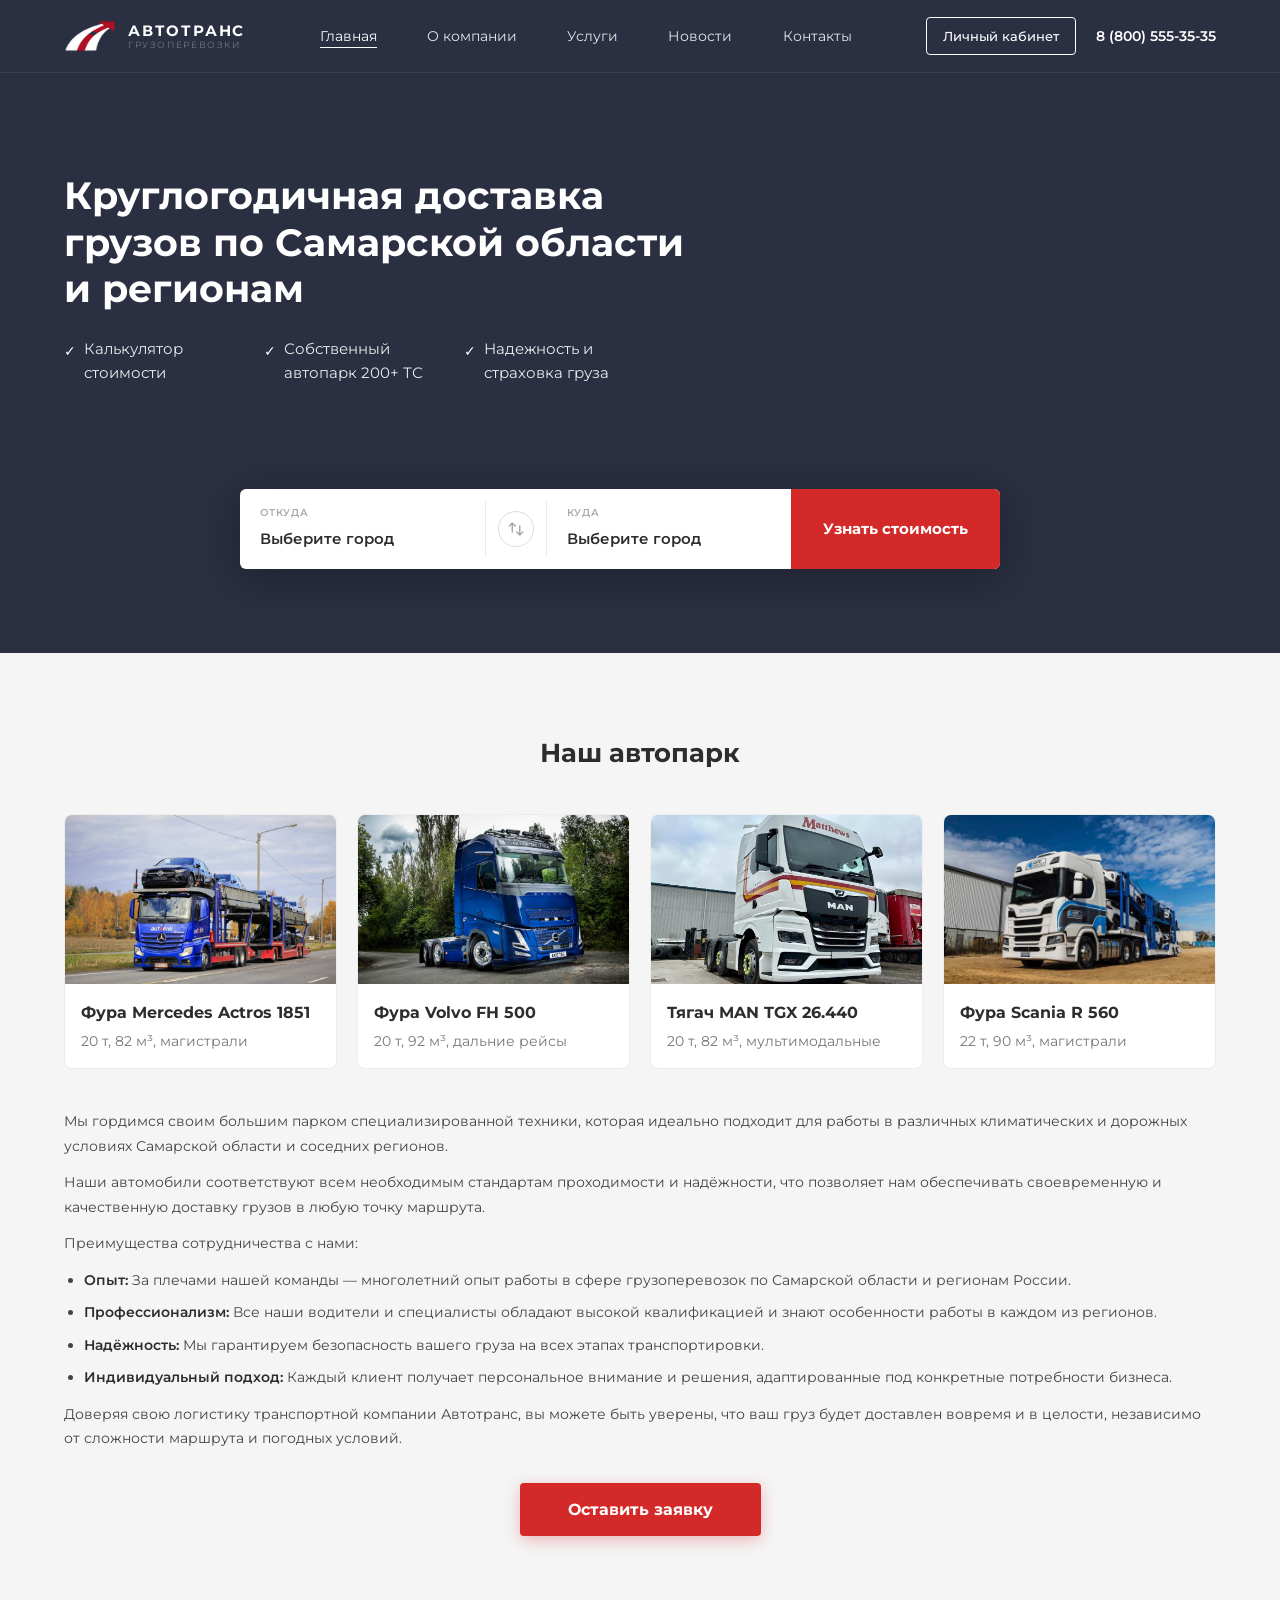
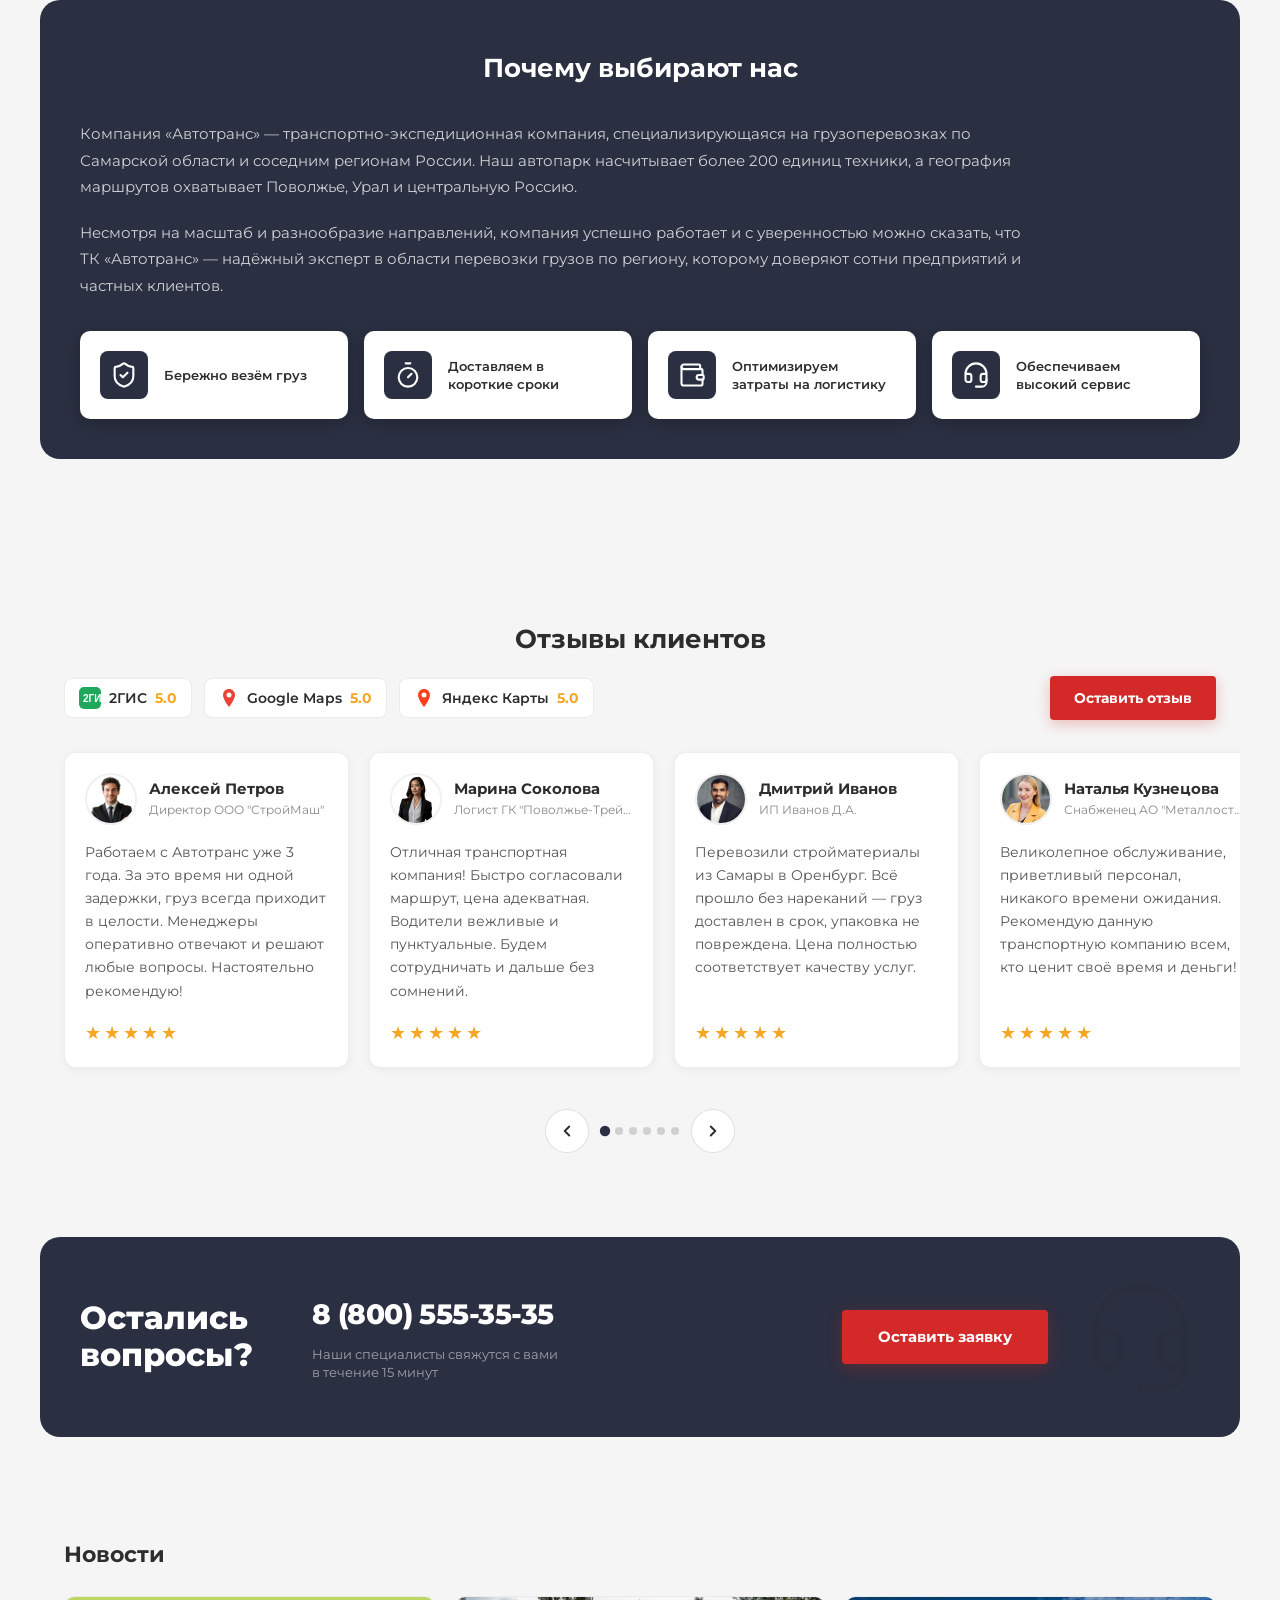
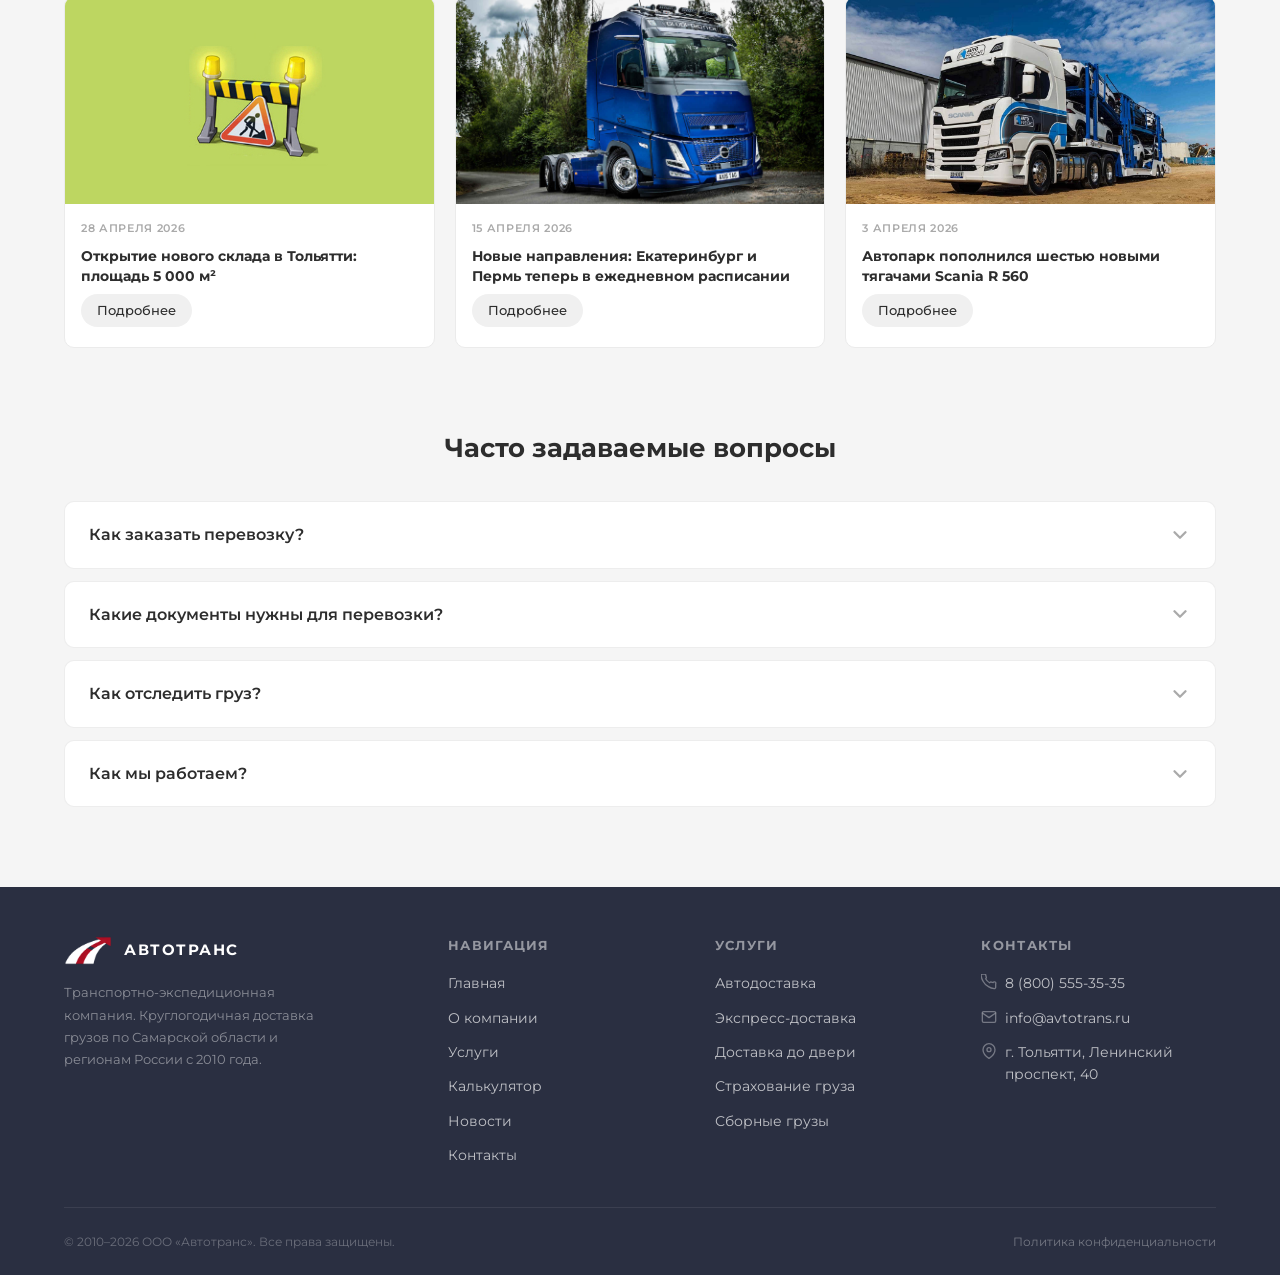
==== index.html @ 7fefe0c7 "Initial commit: Autotrans website (frontend mockup)" ====
<!DOCTYPE html>
<html lang="ru">
<head>
  <meta charset="UTF-8">
  <meta name="viewport" content="width=device-width, initial-scale=1.0">
  <meta name="description" content="Автотранс — грузоперевозки по Самарской области и Поволжью: собственный автопарк, онлайн-расчёт стоимости, доставка от одного дня.">
  <title>Автотранс — Доставка грузов по Самарской области</title>
  <link rel="preconnect" href="https://fonts.googleapis.com">
  <link rel="preconnect" href="https://fonts.gstatic.com" crossorigin>
  <link href="https://fonts.googleapis.com/css2?family=Montserrat:wght@300;400;500;600;700;800&display=swap" rel="stylesheet">
    <link rel="stylesheet" href="style.css">
  <link rel="icon" type="image/png" sizes="64x64" href="assets/logo/favicon-64.png">
  <link rel="apple-touch-icon" href="assets/logo/apple-touch-icon.png">
  <meta name="theme-color" content="#2A2F41">
</head>
<body>
  <header class="header" id="header">
    <div class="header__container">
      <a href="index.html" class="header__logo" aria-label="Автотранс — на главную">
        <img src="assets/logo/autotrans-mark-light.png" alt="" class="header__logo-icon" width="52" height="32">
        <div class="header__logo-text">
          <span class="header__logo-name">АВТОТРАНС</span>
          <span class="header__logo-slogan">Грузоперевозки</span>
        </div>
      </a>
      <nav class="header__nav" aria-label="Основная навигация">
        <ul class="header__nav-list">
          <li><a href="index.html" class="header__nav-link header__nav-link--active">Главная</a></li>
          <li><a href="about.html" class="header__nav-link">О компании</a></li>
          <li><a href="services.html" class="header__nav-link">Услуги</a></li>
          <li><a href="news.html" class="header__nav-link">Новости</a></li>
          <li><a href="contacts.html" class="header__nav-link">Контакты</a></li>
        </ul>
      </nav>
      <div class="header__actions">
        <a href="login-register.html" class="header__btn-cabinet">Личный кабинет</a>
        <a href="tel:88005553535" class="header__phone">8 (800) 555-35-35</a>
      </div>
      <button class="header__burger" id="headerBurger" aria-label="Открыть меню" aria-expanded="false">
        <span></span><span></span><span></span>
      </button>
    </div>

    <div class="header__mobile-menu" id="mobileMenu" role="dialog" aria-label="Мобильное меню">
      <nav aria-label="Мобильная навигация">
        <ul class="header__nav-list">
          <li><a href="index.html" class="header__nav-link header__nav-link--active">Главная</a></li>
          <li><a href="about.html" class="header__nav-link">О компании</a></li>
          <li><a href="services.html" class="header__nav-link">Услуги</a></li>
          <li><a href="news.html" class="header__nav-link">Новости</a></li>
          <li><a href="contacts.html" class="header__nav-link">Контакты</a></li>
        </ul>
      </nav>
      <div class="header__mobile-bottom">
        <a href="login-register.html" class="header__btn-cabinet">Личный кабинет</a>
        <a href="tel:88005553535" class="header__phone">8 (800) 555-35-35</a>
      </div>
    </div>
  </header>

  
  <section class="hero" aria-label="Главный экран">
    <div class="hero__overlay" aria-hidden="true"></div>

    <div class="hero__container">
      <div class="hero__content">

        
        <h1 class="hero__title">
          Круглогодичная доставка грузов по Самарской области и регионам
        </h1>

        
        <ul class="hero__features">
          <li class="hero__feature">
            <span class="hero__feature-check" aria-hidden="true">✓</span>
            <span>Калькулятор стоимости</span>
          </li>
          <li class="hero__feature">
            <span class="hero__feature-check" aria-hidden="true">✓</span>
            <span>Собственный автопарк 200+ ТС</span>
          </li>
          <li class="hero__feature">
            <span class="hero__feature-check" aria-hidden="true">✓</span>
            <span>Надежность и страховка груза</span>
          </li>
        </ul>

      </div>

      
      <div class="hero__calc-wrap">
        <form class="hero__calc" id="calcForm" novalidate>

          
          <div class="hero__calc-field">
            <label class="hero__calc-label" for="cityFrom">Откуда</label>
            <select class="hero__calc-select" id="cityFrom" name="from" aria-label="Город отправления">
              <option value="" disabled selected>Выберите город</option>
              <optgroup label="— Самарская область —">
                <option value="Самара">Самара</option>
                <option value="Тольятти">Тольятти</option>
                <option value="Сызрань">Сызрань</option>
                <option value="Новокуйбышевск">Новокуйбышевск</option>
                <option value="Чапаевск">Чапаевск</option>
                <option value="Жигулёвск">Жигулёвск</option>
                <option value="Отрадный">Отрадный</option>
                <option value="Кинель">Кинель</option>
                <option value="Похвистнево">Похвистнево</option>
                <option value="Нефтегорск">Нефтегорск</option>
                <option value="Октябрьск">Октябрьск</option>
                <option value="Кинель-Черкассы">Кинель-Черкассы</option>
                <option value="Безенчук">Безенчук</option>
                <option value="Богатое">Богатое</option>
                <option value="Борское">Борское</option>
                <option value="Большая Глушица">Большая Глушица</option>
                <option value="Исаклы">Исаклы</option>
              </optgroup>
              <optgroup label="— Ульяновская область —">
                <option value="Ульяновск">Ульяновск</option>
                <option value="Димитровград">Димитровград</option>
                <option value="Инза">Инза</option>
                <option value="Барыш">Барыш</option>
                <option value="Сенгилей">Сенгилей</option>
              </optgroup>
              <optgroup label="— Саратовская область —">
                <option value="Саратов">Саратов</option>
                <option value="Энгельс">Энгельс</option>
                <option value="Балаково">Балаково</option>
                <option value="Вольск">Вольск</option>
                <option value="Пугачёв">Пугачёв</option>
                <option value="Маркс">Маркс</option>
              </optgroup>
              <optgroup label="— Оренбургская область —">
                <option value="Оренбург">Оренбург</option>
                <option value="Орск">Орск</option>
                <option value="Новотроицк">Новотроицк</option>
                <option value="Бузулук">Бузулук</option>
                <option value="Бугуруслан">Бугуруслан</option>
              </optgroup>
              <optgroup label="— Республика Татарстан —">
                <option value="Казань">Казань</option>
                <option value="Набережные Челны">Набережные Челны</option>
                <option value="Альметьевск">Альметьевск</option>
                <option value="Нижнекамск">Нижнекамск</option>
                <option value="Чистополь">Чистополь</option>
                <option value="Бугульма">Бугульма</option>
                <option value="Елабуга">Елабуга</option>
                <option value="Лениногорск">Лениногорск</option>
              </optgroup>
              <optgroup label="— Республика Башкортостан —">
                <option value="Уфа">Уфа</option>
                <option value="Стерлитамак">Стерлитамак</option>
                <option value="Салават">Салават</option>
                <option value="Нефтекамск">Нефтекамск</option>
                <option value="Октябрьский">Октябрьский</option>
                <option value="Белебей">Белебей</option>
              </optgroup>
              <optgroup label="— Пензенская область —">
                <option value="Пенза">Пенза</option>
                <option value="Кузнецк">Кузнецк</option>
                <option value="Заречный">Заречный</option>
                <option value="Нижний Ломов">Нижний Ломов</option>
              </optgroup>
              <optgroup label="— Республика Мордовия —">
                <option value="Саранск">Саранск</option>
                <option value="Рузаевка">Рузаевка</option>
                <option value="Ковылкино">Ковылкино</option>
              </optgroup>
            </select>
          </div>

          <div class="hero__calc-sep" aria-hidden="true"></div>

          
          <div class="hero__calc-swap-wrap">
            <button type="button" class="hero__calc-swap" id="swapCities" aria-label="Поменять города местами">
              <svg width="18" height="18" viewBox="0 0 24 24" fill="none" stroke="currentColor" stroke-width="2" stroke-linecap="round" stroke-linejoin="round" aria-hidden="true">
                <path d="M7 16V4m0 0L3 8m4-4l4 4"/>
                <path d="M17 8v12m0 0l4-4m-4 4l-4-4"/>
              </svg>
            </button>
          </div>

          <div class="hero__calc-sep" aria-hidden="true"></div>

          
          <div class="hero__calc-field">
            <label class="hero__calc-label" for="cityTo">Куда</label>
            <select class="hero__calc-select" id="cityTo" name="to" aria-label="Город назначения">
              <option value="" disabled selected>Выберите город</option>
              <optgroup label="— Самарская область —">
                <option value="Самара">Самара</option>
                <option value="Тольятти">Тольятти</option>
                <option value="Сызрань">Сызрань</option>
                <option value="Новокуйбышевск">Новокуйбышевск</option>
                <option value="Чапаевск">Чапаевск</option>
                <option value="Жигулёвск">Жигулёвск</option>
                <option value="Отрадный">Отрадный</option>
                <option value="Кинель">Кинель</option>
                <option value="Похвистнево">Похвистнево</option>
                <option value="Нефтегорск">Нефтегорск</option>
                <option value="Октябрьск">Октябрьск</option>
                <option value="Кинель-Черкассы">Кинель-Черкассы</option>
                <option value="Безенчук">Безенчук</option>
                <option value="Богатое">Богатое</option>
                <option value="Борское">Борское</option>
                <option value="Большая Глушица">Большая Глушица</option>
                <option value="Исаклы">Исаклы</option>
              </optgroup>
              <optgroup label="— Ульяновская область —">
                <option value="Ульяновск">Ульяновск</option>
                <option value="Димитровград">Димитровград</option>
                <option value="Инза">Инза</option>
                <option value="Барыш">Барыш</option>
                <option value="Сенгилей">Сенгилей</option>
              </optgroup>
              <optgroup label="— Саратовская область —">
                <option value="Саратов">Саратов</option>
                <option value="Энгельс">Энгельс</option>
                <option value="Балаково">Балаково</option>
                <option value="Вольск">Вольск</option>
                <option value="Пугачёв">Пугачёв</option>
                <option value="Маркс">Маркс</option>
              </optgroup>
              <optgroup label="— Оренбургская область —">
                <option value="Оренбург">Оренбург</option>
                <option value="Орск">Орск</option>
                <option value="Новотроицк">Новотроицк</option>
                <option value="Бузулук">Бузулук</option>
                <option value="Бугуруслан">Бугуруслан</option>
              </optgroup>
              <optgroup label="— Республика Татарстан —">
                <option value="Казань">Казань</option>
                <option value="Набережные Челны">Набережные Челны</option>
                <option value="Альметьевск">Альметьевск</option>
                <option value="Нижнекамск">Нижнекамск</option>
                <option value="Чистополь">Чистополь</option>
                <option value="Бугульма">Бугульма</option>
                <option value="Елабуга">Елабуга</option>
                <option value="Лениногорск">Лениногорск</option>
              </optgroup>
              <optgroup label="— Республика Башкортостан —">
                <option value="Уфа">Уфа</option>
                <option value="Стерлитамак">Стерлитамак</option>
                <option value="Салават">Салават</option>
                <option value="Нефтекамск">Нефтекамск</option>
                <option value="Октябрьский">Октябрьский</option>
                <option value="Белебей">Белебей</option>
              </optgroup>
              <optgroup label="— Пензенская область —">
                <option value="Пенза">Пенза</option>
                <option value="Кузнецк">Кузнецк</option>
                <option value="Заречный">Заречный</option>
                <option value="Нижний Ломов">Нижний Ломов</option>
              </optgroup>
              <optgroup label="— Республика Мордовия —">
                <option value="Саранск">Саранск</option>
                <option value="Рузаевка">Рузаевка</option>
                <option value="Ковылкино">Ковылкино</option>
              </optgroup>
            </select>
          </div>

          
          <button type="submit" class="hero__calc-btn">Узнать стоимость</button>

        </form>
      </div>
    </div>
  </section>

<!-- Icons: Lucide (https://lucide.dev), ISC License -->
<main>
  
  <section class="fleet" aria-labelledby="fleetTitle">
    <div class="fleet__container">
      <h2 class="fleet__title reveal" id="fleetTitle">Наш автопарк</h2>

      <div class="fleet__grid">

        
        <article class="fleet__card reveal reveal-d1">
          <div class="fleet__card-img-wrap">
            <img
              src="assets/photos/fleet-mercedes.jpg"
              alt="Фура Mercedes Actros 1851"
              class="fleet__card-img"
              width="400" height="250"
              loading="lazy"
              decoding="async"
            >
          </div>
          <div class="fleet__card-body">
            <h3 class="fleet__card-title">Фура Mercedes Actros 1851</h3>
            <p class="fleet__card-specs">20&nbsp;т, 82&nbsp;м³, магистрали</p>
          </div>
        </article>

        
        <article class="fleet__card reveal reveal-d2">
          <div class="fleet__card-img-wrap">
            <img
              src="assets/photos/fleet-volvo.jpg"
              alt="Фура Volvo FH 500"
              class="fleet__card-img"
              width="400" height="250"
              loading="lazy"
              decoding="async"
            >
          </div>
          <div class="fleet__card-body">
            <h3 class="fleet__card-title">Фура Volvo FH 500</h3>
            <p class="fleet__card-specs">20&nbsp;т, 92&nbsp;м³, дальние рейсы</p>
          </div>
        </article>

        
        <article class="fleet__card reveal reveal-d3">
          <div class="fleet__card-img-wrap">
            <img
              src="assets/photos/fleet-man.jpg"
              alt="Тягач MAN TGX 26.440"
              class="fleet__card-img"
              width="400" height="250"
              loading="lazy"
              decoding="async"
            >
          </div>
          <div class="fleet__card-body">
            <h3 class="fleet__card-title">Тягач MAN TGX 26.440</h3>
            <p class="fleet__card-specs">20&nbsp;т, 82&nbsp;м³, мультимодальные</p>
          </div>
        </article>

        
        <article class="fleet__card reveal reveal-d4">
          <div class="fleet__card-img-wrap">
            <img
              src="assets/photos/fleet-scania.jpg"
              alt="Фура Scania R 560"
              class="fleet__card-img"
              width="400" height="250"
              loading="lazy"
              decoding="async"
            >
          </div>
          <div class="fleet__card-body">
            <h3 class="fleet__card-title">Фура Scania R&nbsp;560</h3>
            <p class="fleet__card-specs">22&nbsp;т, 90&nbsp;м³, магистрали</p>
          </div>
        </article>

      </div>

      
      <div class="fleet__desc reveal">
        <p>Мы гордимся своим большим парком специализированной техники, которая идеально подходит для работы в различных климатических и дорожных условиях Самарской области и соседних регионов.</p>
        <p>Наши автомобили соответствуют всем необходимым стандартам проходимости и надёжности, что позволяет нам обеспечивать своевременную и качественную доставку грузов в любую точку маршрута.</p>
        <p>Преимущества сотрудничества с нами:</p>
        <ul>
          <li><strong>Опыт:</strong> За плечами нашей команды — многолетний опыт работы в сфере грузоперевозок по Самарской области и регионам России.</li>
          <li><strong>Профессионализм:</strong> Все наши водители и специалисты обладают высокой квалификацией и знают особенности работы в каждом из регионов.</li>
          <li><strong>Надёжность:</strong> Мы гарантируем безопасность вашего груза на всех этапах транспортировки.</li>
          <li><strong>Индивидуальный подход:</strong> Каждый клиент получает персональное внимание и решения, адаптированные под конкретные потребности бизнеса.</li>
        </ul>
        <p>Доверяя свою логистику транспортной компании Автотранс, вы можете быть уверены, что ваш груз будет доставлен вовремя и в целости, независимо от сложности маршрута и погодных условий.</p>
      </div>

      
      <div class="fleet__cta reveal">
        <button class="fleet__btn" id="openModal" type="button">Оставить заявку</button>
      </div>

    </div>
  </section>

  
  <section class="why" aria-labelledby="whyTitle">
    <div class="why__inner">
      <h2 class="why__title reveal" id="whyTitle">Почему выбирают нас</h2>

      <p class="why__text reveal reveal-d1">
        Компания «Автотранс» — транспортно-экспедиционная компания, специализирующаяся на грузоперевозках по Самарской области и соседним регионам России. Наш автопарк насчитывает более 200 единиц техники, а география маршрутов охватывает Поволжье, Урал и центральную Россию.
      </p>
      <p class="why__text reveal reveal-d2">
        Несмотря на масштаб и разнообразие направлений, компания успешно работает и с уверенностью можно сказать, что ТК «Автотранс» — надёжный эксперт в области перевозки грузов по региону, которому доверяют сотни предприятий и частных клиентов.
      </p>

      <div class="why__cards">

        <div class="why__card reveal reveal-d1">
          <svg class="why__card-icon" viewBox="0 0 24 24" fill="none" stroke="currentColor" stroke-width="1.8" stroke-linecap="round" stroke-linejoin="round" aria-hidden="true"><path d="M20 13c0 5-3.5 7.5-7.66 8.95a1 1 0 0 1-.67-.01C7.5 20.5 4 18 4 13V6a1 1 0 0 1 1-1c2 0 4.5-1.2 6.24-2.72a1.17 1.17 0 0 1 1.52 0C14.51 3.81 17 5 19 5a1 1 0 0 1 1 1z"/><path d="m9 12 2 2 4-4"/></svg>
          <span class="why__card-text">Бережно везём груз</span>
        </div>

        <div class="why__card reveal reveal-d2">
          <svg class="why__card-icon" viewBox="0 0 24 24" fill="none" stroke="currentColor" stroke-width="1.8" stroke-linecap="round" stroke-linejoin="round" aria-hidden="true"><line x1="10" x2="14" y1="2" y2="2"/><line x1="12" x2="15" y1="14" y2="11"/><circle cx="12" cy="14" r="8"/></svg>
          <span class="why__card-text">Доставляем в короткие сроки</span>
        </div>

        <div class="why__card reveal reveal-d3">
          <svg class="why__card-icon" viewBox="0 0 24 24" fill="none" stroke="currentColor" stroke-width="1.8" stroke-linecap="round" stroke-linejoin="round" aria-hidden="true"><path d="M19 7V4a1 1 0 0 0-1-1H5a2 2 0 0 0 0 4h15a1 1 0 0 1 1 1v4h-3a2 2 0 0 0 0 4h3a1 1 0 0 0 1-1v-2a1 1 0 0 0-1-1"/><path d="M3 5v14a2 2 0 0 0 2 2h15a1 1 0 0 0 1-1v-4"/></svg>
          <span class="why__card-text">Оптимизируем затраты на логистику</span>
        </div>

        <div class="why__card reveal reveal-d4">
          <svg class="why__card-icon" viewBox="0 0 24 24" fill="none" stroke="currentColor" stroke-width="1.8" stroke-linecap="round" stroke-linejoin="round" aria-hidden="true"><path d="M3 11h3a2 2 0 0 1 2 2v3a2 2 0 0 1-2 2H5a2 2 0 0 1-2-2v-5Zm0 0a9 9 0 1 1 18 0m0 0v5a2 2 0 0 1-2 2h-1a2 2 0 0 1-2-2v-3a2 2 0 0 1 2-2h3Z"/><path d="M21 16v2a4 4 0 0 1-4 4h-5"/></svg>
          <span class="why__card-text">Обеспечиваем высокий сервис</span>
        </div>

      </div>
    </div>
  </section>
</main>
  
  <section class="reviews" aria-labelledby="reviewsTitle">
    <div class="reviews__container">

      <h2 class="reviews__title reveal" id="reviewsTitle">Отзывы клиентов</h2>

      <div class="reviews__header reveal">
        
        <div class="reviews__meta">
          <a href="https://2gis.ru/tolyatti/search/Автотранс" target="_blank" rel="noopener noreferrer" class="reviews__badge" aria-label="2ГИС — рейтинг 5.0">
            <svg width="22" height="22" viewBox="0 0 22 22" fill="none" aria-hidden="true">
              <rect width="22" height="22" rx="5" fill="#1FA85C"/>
              <text x="4" y="15" font-size="10" font-weight="800" fill="white" font-family="sans-serif">2ГИС</text>
            </svg>
            <span>2ГИС</span>
            <span class="reviews__badge-score">5.0</span>
          </a>
          <a href="https://www.google.com/maps/search/Автотранс+Тольятти" target="_blank" rel="noopener noreferrer" class="reviews__badge" aria-label="Google Maps — рейтинг 5.0">
            <svg width="20" height="20" viewBox="0 0 20 20" fill="none" aria-hidden="true">
              <path d="M10 1C6.68 1 4 3.68 4 7c0 4.5 6 12 6 12s6-7.5 6-12c0-3.32-2.68-6-6-6z" fill="#EA4335"/>
              <circle cx="10" cy="7" r="2.5" fill="white"/>
            </svg>
            <span>Google Maps</span>
            <span class="reviews__badge-score">5.0</span>
          </a>
          <a href="https://yandex.ru/maps/?text=Автотранс%20Тольятти" target="_blank" rel="noopener noreferrer" class="reviews__badge" aria-label="Яндекс Карты — рейтинг 5.0">
            <svg width="20" height="20" viewBox="0 0 20 20" fill="none" aria-hidden="true">
              <path d="M10 1C6.68 1 4 3.68 4 7c0 4.5 6 12 6 12s6-7.5 6-12c0-3.32-2.68-6-6-6z" fill="#FC3F1D"/>
              <circle cx="10" cy="7" r="2.5" fill="white"/>
            </svg>
            <span>Яндекс Карты</span>
            <span class="reviews__badge-score">5.0</span>
          </a>
        </div>

        
        <div class="reviews__leave-wrap">
          <button class="reviews__leave-btn" id="leaveReviewBtn" type="button">Оставить отзыв</button>
          <div class="reviews__dropdown" id="leaveReviewDropdown" role="menu">
            <a href="https://yandex.ru/maps/?text=Автотранс%20Тольятти" target="_blank" rel="noopener noreferrer" role="menuitem">
              <svg width="18" height="18" viewBox="0 0 20 20" fill="none"><path d="M10 1C6.68 1 4 3.68 4 7c0 4.5 6 12 6 12s6-7.5 6-12c0-3.32-2.68-6-6-6z" fill="#EA4335"/><circle cx="10" cy="7" r="2.5" fill="white"/></svg>
              Яндекс Карты
            </a>
            <a href="https://2gis.ru/tolyatti/search/Автотранс" target="_blank" rel="noopener noreferrer" role="menuitem">
              <svg width="18" height="18" viewBox="0 0 22 22" fill="none"><rect width="22" height="22" rx="5" fill="#1FA85C"/><text x="4" y="15" font-size="10" font-weight="800" fill="white" font-family="sans-serif">2ГИС</text></svg>
              2ГИС
            </a>
          </div>
        </div>
      </div>

      
      <div class="reviews__slider reveal" id="reviewsSlider">
        <div class="reviews__track" id="reviewsTrack">
          
        <article class="review-card">
          <div class="review-card__head">
            <img src="assets/photos/avatar-alexey.jpg" alt="Алексей Петров" class="review-card__avatar" width="52" height="52" loading="lazy" decoding="async">
            <div class="review-card__info">
              <div class="review-card__name">Алексей Петров</div>
              <div class="review-card__role">Директор ООО "СтройМаш"</div>
            </div>
          </div>
          <p class="review-card__text">Работаем с Автотранс уже 3 года. За это время ни одной задержки, груз всегда приходит в целости. Менеджеры оперативно отвечают и решают любые вопросы. Настоятельно рекомендую!</p>
          <div class="review-card__stars" aria-label="Оценка 5 из 5"><span class="review-card__star" aria-hidden="true">★</span><span class="review-card__star" aria-hidden="true">★</span><span class="review-card__star" aria-hidden="true">★</span><span class="review-card__star" aria-hidden="true">★</span><span class="review-card__star" aria-hidden="true">★</span></div>
        </article>
        <article class="review-card">
          <div class="review-card__head">
            <img src="assets/photos/avatar-marina.jpg" alt="Марина Соколова" class="review-card__avatar" width="52" height="52" loading="lazy" decoding="async">
            <div class="review-card__info">
              <div class="review-card__name">Марина Соколова</div>
              <div class="review-card__role">Логист ГК "Поволжье-Трейд"</div>
            </div>
          </div>
          <p class="review-card__text">Отличная транспортная компания! Быстро согласовали маршрут, цена адекватная. Водители вежливые и пунктуальные. Будем сотрудничать и дальше без сомнений.</p>
          <div class="review-card__stars" aria-label="Оценка 5 из 5"><span class="review-card__star" aria-hidden="true">★</span><span class="review-card__star" aria-hidden="true">★</span><span class="review-card__star" aria-hidden="true">★</span><span class="review-card__star" aria-hidden="true">★</span><span class="review-card__star" aria-hidden="true">★</span></div>
        </article>
        <article class="review-card">
          <div class="review-card__head">
            <img src="assets/photos/avatar-dmitry.jpg" alt="Дмитрий Иванов" class="review-card__avatar" width="52" height="52" loading="lazy" decoding="async">
            <div class="review-card__info">
              <div class="review-card__name">Дмитрий Иванов</div>
              <div class="review-card__role">ИП Иванов Д.А.</div>
            </div>
          </div>
          <p class="review-card__text">Перевозили стройматериалы из Самары в Оренбург. Всё прошло без нареканий — груз доставлен в срок, упаковка не повреждена. Цена полностью соответствует качеству услуг.</p>
          <div class="review-card__stars" aria-label="Оценка 5 из 5"><span class="review-card__star" aria-hidden="true">★</span><span class="review-card__star" aria-hidden="true">★</span><span class="review-card__star" aria-hidden="true">★</span><span class="review-card__star" aria-hidden="true">★</span><span class="review-card__star" aria-hidden="true">★</span></div>
        </article>
        <article class="review-card">
          <div class="review-card__head">
            <img src="assets/photos/avatar-natalya.jpg" alt="Наталья Кузнецова" class="review-card__avatar" width="52" height="52" loading="lazy" decoding="async">
            <div class="review-card__info">
              <div class="review-card__name">Наталья Кузнецова</div>
              <div class="review-card__role">Снабженец АО "Металлострой"</div>
            </div>
          </div>
          <p class="review-card__text">Великолепное обслуживание, приветливый персонал, никакого времени ожидания. Рекомендую данную транспортную компанию всем, кто ценит своё время и деньги!</p>
          <div class="review-card__stars" aria-label="Оценка 5 из 5"><span class="review-card__star" aria-hidden="true">★</span><span class="review-card__star" aria-hidden="true">★</span><span class="review-card__star" aria-hidden="true">★</span><span class="review-card__star" aria-hidden="true">★</span><span class="review-card__star" aria-hidden="true">★</span></div>
        </article>
        <article class="review-card">
          <div class="review-card__head">
            <img src="assets/photos/avatar-sergey.jpg" alt="Сергей Морозов" class="review-card__avatar" width="52" height="52" loading="lazy" decoding="async">
            <div class="review-card__info">
              <div class="review-card__name">Сергей Морозов</div>
              <div class="review-card__role">Руководитель ООО "ПромТех"</div>
            </div>
          </div>
          <p class="review-card__text">Сотрудничаем с Автотранс уже полгода. Стабильно, надёжно, без сюрпризов. Особенно ценю, что всегда можно отследить, где находится груз. Отличная работа команды!</p>
          <div class="review-card__stars" aria-label="Оценка 5 из 5"><span class="review-card__star" aria-hidden="true">★</span><span class="review-card__star" aria-hidden="true">★</span><span class="review-card__star" aria-hidden="true">★</span><span class="review-card__star" aria-hidden="true">★</span><span class="review-card__star" aria-hidden="true">★</span></div>
        </article>
        <article class="review-card">
          <div class="review-card__head">
            <img src="assets/photos/avatar-elena.jpg" alt="Елена Захарова" class="review-card__avatar" width="52" height="52" loading="lazy" decoding="async">
            <div class="review-card__info">
              <div class="review-card__name">Елена Захарова</div>
              <div class="review-card__role">Менеджер по логистике "АвтоДеталь"</div>
            </div>
          </div>
          <p class="review-card__text">Перевозили партию автозапчастей. Всё закрепили и доставили в идеальном состоянии. Очень профессиональная команда, буду рекомендовать всем коллегам и партнёрам.</p>
          <div class="review-card__stars" aria-label="Оценка 5 из 5"><span class="review-card__star" aria-hidden="true">★</span><span class="review-card__star" aria-hidden="true">★</span><span class="review-card__star" aria-hidden="true">★</span><span class="review-card__star" aria-hidden="true">★</span><span class="review-card__star" aria-hidden="true">★</span></div>
        </article>
        </div>
      </div>

      
      <div class="reviews__nav reveal">
        <button class="reviews__arrow" id="reviewsPrev" aria-label="Предыдущий отзыв">
          <svg width="18" height="18" viewBox="0 0 24 24" fill="none" stroke="currentColor" stroke-width="2.5" stroke-linecap="round" stroke-linejoin="round"><path d="M15 18l-6-6 6-6"/></svg>
        </button>
        <div class="reviews__dots" role="tablist" aria-label="Навигация отзывов">
          <button class="reviews__dot  is-active" data-index="0" aria-label="Перейти к отзыву 1"></button><button class="reviews__dot" data-index="1" aria-label="Перейти к отзыву 2"></button><button class="reviews__dot" data-index="2" aria-label="Перейти к отзыву 3"></button><button class="reviews__dot" data-index="3" aria-label="Перейти к отзыву 4"></button><button class="reviews__dot" data-index="4" aria-label="Перейти к отзыву 5"></button><button class="reviews__dot" data-index="5" aria-label="Перейти к отзыву 6"></button>
        </div>
        <button class="reviews__arrow" id="reviewsNext" aria-label="Следующий отзыв">
          <svg width="18" height="18" viewBox="0 0 24 24" fill="none" stroke="currentColor" stroke-width="2.5" stroke-linecap="round" stroke-linejoin="round"><path d="M9 18l6-6-6-6"/></svg>
        </button>
      </div>

    </div>
  </section>

  
  <section class="cta-contact" aria-labelledby="ctaTitle">
    <div class="cta-contact__inner reveal">

      <h2 class="cta-contact__heading" id="ctaTitle">Остались<br>вопросы?</h2>

      <div class="cta-contact__phone-block">
        <a href="tel:88005553535" class="cta-contact__phone">8 (800) 555-35-35</a>
        <p class="cta-contact__sub">Наши специалисты свяжутся с вами<br>в течение 15 минут</p>
      </div>

      <button class="cta-contact__btn" id="openModalCta" type="button">Оставить заявку</button>

      
      <svg class="cta-contact__icon" width="120" height="120" viewBox="0 0 24 24" fill="none" stroke="currentColor" stroke-width="1.25" stroke-linecap="round" stroke-linejoin="round" aria-hidden="true">
        <path d="M3 11h3a2 2 0 0 1 2 2v3a2 2 0 0 1-2 2H5a2 2 0 0 1-2-2v-5Zm0 0a9 9 0 1 1 18 0m0 0v5a2 2 0 0 1-2 2h-1a2 2 0 0 1-2-2v-3a2 2 0 0 1 2-2h3Z"/>
        <path d="M21 16v2a4 4 0 0 1-4 4h-5"/>
      </svg>

    </div>
  </section>

  
  <section class="news" aria-labelledby="newsTitle">
    <div class="news__container">
      <h2 class="news__title reveal" id="newsTitle">Новости</h2>
      <div class="news__grid">
        
        <a href="news-detail.html" class="news-card reveal">
          <div class="news-card__img-wrap">
            <img src="assets/photos/warehouse.jpg" alt="Новый склад Автотранс в Тольятти" class="news-card__img" width="400" height="225" loading="lazy" decoding="async">
          </div>
          <div class="news-card__body">
            <span class="news-card__date">28 апреля 2026</span>
            <h3 class="news-card__heading">Открытие нового склада в Тольятти: площадь 5 000 м²</h3>
            <span class="news-card__more">Подробнее</span>
          </div>
        </a>
        <a href="news.html" class="news-card reveal">
          <div class="news-card__img-wrap">
            <img src="assets/photos/fleet-volvo.jpg" alt="Новые направления Автотранс" class="news-card__img" width="400" height="225" loading="lazy" decoding="async">
          </div>
          <div class="news-card__body">
            <span class="news-card__date">15 апреля 2026</span>
            <h3 class="news-card__heading">Новые направления: Екатеринбург и Пермь теперь в ежедневном расписании</h3>
            <span class="news-card__more">Подробнее</span>
          </div>
        </a>
        <a href="news.html" class="news-card reveal">
          <div class="news-card__img-wrap">
            <img src="assets/photos/fleet-scania.jpg" alt="Новые тягачи Scania R 560" class="news-card__img" width="400" height="225" loading="lazy" decoding="async">
          </div>
          <div class="news-card__body">
            <span class="news-card__date">3 апреля 2026</span>
            <h3 class="news-card__heading">Автопарк пополнился шестью новыми тягачами Scania R 560</h3>
            <span class="news-card__more">Подробнее</span>
          </div>
        </a>
      </div>
    </div>
  </section>

  
  <section class="faq" aria-labelledby="faqTitle">
    <div class="faq__container">
      <h2 class="faq__title reveal" id="faqTitle">Часто задаваемые вопросы</h2>
      <div class="faq__list">
        
        <div class="faq__item reveal reveal-d1">
          <button class="faq__question" aria-expanded="false">
            <span>Как заказать перевозку?</span>
            <svg class="faq__chevron" viewBox="0 0 24 24" fill="none" stroke="currentColor" stroke-width="2.5" stroke-linecap="round" stroke-linejoin="round" aria-hidden="true"><path d="M6 9l6 6 6-6"/></svg>
          </button>
          <div class="faq__answer-wrap">
            <div class="faq__answer"><p>Оформить заявку на перевозку груза можно несколькими способами:</p>
<ol>
  <li><strong>Через калькулятор на сайте</strong> — выберите город отправления и назначения, нажмите «Узнать стоимость» и заполните форму на странице расчёта.</li>
  <li><strong>Через форму обратной связи</strong> — нажмите кнопку «Оставить заявку» на любой странице сайта, укажите контактные данные и параметры груза.</li>
  <li><strong>По телефону</strong> — позвоните по номеру 8 (800) 555-35-35 (звонок бесплатный), наш менеджер поможет оформить заявку и рассчитает стоимость.</li>
</ol>
<p>После оформления заявки менеджер свяжется с вами в течение 15 минут и подтвердит детали доставки.</p></div>
          </div>
        </div>
        <div class="faq__item reveal reveal-d2">
          <button class="faq__question" aria-expanded="false">
            <span>Какие документы нужны для перевозки?</span>
            <svg class="faq__chevron" viewBox="0 0 24 24" fill="none" stroke="currentColor" stroke-width="2.5" stroke-linecap="round" stroke-linejoin="round" aria-hidden="true"><path d="M6 9l6 6 6-6"/></svg>
          </button>
          <div class="faq__answer-wrap">
            <div class="faq__answer"><p>Для организации перевозки потребуются следующие документы:</p>
<ul>
  <li><strong>Товарно-транспортная накладная (ТТН)</strong> — оформляется совместно с менеджером Автотранс.</li>
  <li><strong>Договор на перевозку</strong> — заключается при первом обращении или разовой отправке.</li>
  <li><strong>Документы на груз</strong> — счёт-фактура, накладная или иные товарные документы от грузоотправителя.</li>
  <li><strong>Паспорт/доверенность</strong> — при сдаче или получении груза физическим лицом.</li>
</ul>
<p>При перевозке специфических грузов (опасные, крупногабаритные, скоропортящиеся) может потребоваться дополнительная разрешительная документация — уточните у менеджера.</p></div>
          </div>
        </div>
        <div class="faq__item reveal reveal-d3">
          <button class="faq__question" aria-expanded="false">
            <span>Как отследить груз?</span>
            <svg class="faq__chevron" viewBox="0 0 24 24" fill="none" stroke="currentColor" stroke-width="2.5" stroke-linecap="round" stroke-linejoin="round" aria-hidden="true"><path d="M6 9l6 6 6-6"/></svg>
          </button>
          <div class="faq__answer-wrap">
            <div class="faq__answer"><p>Автотранс предоставляет несколько способов отслеживания грузов:</p>
<ul>
  <li><strong>Личный кабинет на сайте</strong> — после регистрации вы видите актуальный статус всех своих отправлений в режиме реального времени.</li>
  <li><strong>SMS и email-уведомления</strong> — автоматически отправляются при изменении статуса: принят, в пути, прибыл, выдан.</li>
  <li><strong>Звонок менеджеру</strong> — позвоните по номеру 8 (800) 555-35-35, укажите номер накладной, и мы сообщим текущее местонахождение груза.</li>
</ul>
<p>Среднее время доставки по Самарской области — 1 рабочий день, по соседним регионам — от 1 до 3 рабочих дней в зависимости от направления.</p></div>
          </div>
        </div>
        <div class="faq__item reveal reveal-d4">
          <button class="faq__question" aria-expanded="false">
            <span>Как мы работаем?</span>
            <svg class="faq__chevron" viewBox="0 0 24 24" fill="none" stroke="currentColor" stroke-width="2.5" stroke-linecap="round" stroke-linejoin="round" aria-hidden="true"><path d="M6 9l6 6 6-6"/></svg>
          </button>
          <div class="faq__answer-wrap">
            <div class="faq__answer"><p>Процесс работы с Автотранс состоит из нескольких простых этапов:</p>
<ol>
  <li><strong>Заявка</strong> — вы оставляете заявку через сайт или по телефону, указываете параметры груза и маршрут.</li>
  <li><strong>Расчёт и согласование</strong> — менеджер рассчитывает стоимость и согласовывает удобное время забора груза.</li>
  <li><strong>Забор груза</strong> — наш водитель приезжает на склад отправителя, груз проверяется и принимается по накладной.</li>
  <li><strong>Транспортировка</strong> — груз перевозится по оптимальному маршруту с соблюдением всех норм и температурных режимов (при необходимости).</li>
  <li><strong>Доставка и выдача</strong> — груз доставляется получателю, подписываются документы о приёмке. Вы получаете уведомление о доставке.</li>
</ol>
<p>Все грузы застрахованы на весь период транспортировки. При возникновении нештатных ситуаций менеджер немедленно информирует клиента.</p></div>
          </div>
        </div>
      </div>
    </div>
  </section>

  
  <footer class="footer" aria-label="Подвал сайта">
  <div class="footer__container">
    <div class="footer__top">
      <div class="footer__brand">
        <a href="index.html" class="footer__logo" aria-label="Автотранс — на главную">
          <img src="assets/logo/autotrans-mark-light.png" alt="" class="footer__logo-icon" width="48" height="30">
          <span class="footer__logo-name">АВТОТРАНС</span>
        </a>
        <p class="footer__desc">Транспортно-экспедиционная компания. Круглогодичная доставка грузов по Самарской области и регионам России с 2010 года.</p>
      </div>
      <div>
        <p class="footer__col-title">Навигация</p>
        <nav class="footer__links" aria-label="Навигация в подвале">
          <a href="index.html" class="footer__link">Главная</a>
          <a href="about.html" class="footer__link">О компании</a>
          <a href="services.html" class="footer__link">Услуги</a>
          <a href="calculator.html" class="footer__link">Калькулятор</a>
          <a href="news.html" class="footer__link">Новости</a>
          <a href="contacts.html" class="footer__link">Контакты</a>
        </nav>
      </div>
      <div>
        <p class="footer__col-title">Услуги</p>
        <nav class="footer__links" aria-label="Услуги в подвале">
          <a href="service-detail.html?s=avtodostavka" class="footer__link">Автодоставка</a>
          <a href="service-detail.html?s=express" class="footer__link">Экспресс-доставка</a>
          <a href="service-detail.html?s=door" class="footer__link">Доставка до двери</a>
          <a href="service-detail.html?s=insurance" class="footer__link">Страхование груза</a>
          <a href="service-detail.html?s=sborniy" class="footer__link">Сборные грузы</a>
        </nav>
      </div>
      <div>
        <p class="footer__col-title">Контакты</p>
        <a href="tel:88005553535" class="footer__contact-item">
          <svg class="footer__contact-icon" width="16" height="16" viewBox="0 0 24 24" fill="none" stroke="currentColor" stroke-width="2" stroke-linecap="round" stroke-linejoin="round" aria-hidden="true"><path d="M22 16.92v3a2 2 0 01-2.18 2 19.79 19.79 0 01-8.63-3.07A19.5 19.5 0 013.07 10.8 19.79 19.79 0 01.22 2.18 2 2 0 012.18 0h3a2 2 0 012 1.72c.127.96.361 1.903.7 2.81a2 2 0 01-.45 2.11L6.91 7.09a16 16 0 006 6l.56-.56a2 2 0 012.11-.45c.907.339 1.85.573 2.81.7A2 2 0 0122 14.92z"/></svg>
          8 (800) 555-35-35
        </a>
        <a href="mailto:info@avtotrans.ru" class="footer__contact-item">
          <svg class="footer__contact-icon" width="16" height="16" viewBox="0 0 24 24" fill="none" stroke="currentColor" stroke-width="2" stroke-linecap="round" stroke-linejoin="round" aria-hidden="true"><path d="M4 4h16c1.1 0 2 .9 2 2v12c0 1.1-.9 2-2 2H4c-1.1 0-2-.9-2-2V6c0-1.1.9-2 2-2z"/><polyline points="22,6 12,13 2,6"/></svg>
          info@avtotrans.ru
        </a>
        <span class="footer__contact-item">
          <svg class="footer__contact-icon" width="16" height="16" viewBox="0 0 24 24" fill="none" stroke="currentColor" stroke-width="2" stroke-linecap="round" stroke-linejoin="round" aria-hidden="true"><path d="M21 10c0 7-9 13-9 13s-9-6-9-13a9 9 0 0118 0z"/><circle cx="12" cy="10" r="3"/></svg>
          г. Тольятти, Ленинский проспект, 40
        </span>
      </div>
    </div>
    <div class="footer__bottom">
      <span class="footer__copy">© 2010–2026 ООО «Автотранс». Все права защищены.</span>
      <a href="privacy.html" class="footer__policy">Политика конфиденциальности</a>
    </div>
  </div>
</footer>

  
  <div class="modal-overlay" id="requestModal" role="dialog" aria-modal="true" aria-labelledby="modalTitle">
    <div class="modal" id="modalBox">
      <button class="modal__close" id="closeModal" aria-label="Закрыть окно">
        <svg width="16" height="16" viewBox="0 0 16 16" fill="none" aria-hidden="true">
          <path d="M2 2L14 14M14 2L2 14" stroke="currentColor" stroke-width="2" stroke-linecap="round"/>
        </svg>
      </button>

      
      <div id="modalFormWrap">
        <h2 class="modal__title" id="modalTitle">Оставить заявку</h2>
        <form class="modal__form" id="requestForm" novalidate>
          <div class="modal__row">
            <div class="modal__field">
              <label for="req-name">Ваше имя</label>
              <input type="text" id="req-name" name="name" placeholder="Иван Иванов" autocomplete="name">
              
            </div>
            <div class="modal__field">
              <label for="req-phone">Телефон *</label>
              <input type="tel" id="req-phone" name="phone" placeholder="+7 (___) ___-__-__" autocomplete="tel" required>
            </div>
          </div>
          <div class="modal__row">
            <div class="modal__field">
              <label for="req-from">Откуда</label>
              <input type="text" id="req-from" name="from" placeholder="Самара">
            </div>
            <div class="modal__field">
              <label for="req-to">Куда</label>
              <input type="text" id="req-to" name="to" placeholder="Тольятти">
            </div>
          </div>
          <div class="modal__field">
            <label for="req-cargo">Тип груза</label>
            <input type="text" id="req-cargo" name="cargo" placeholder="Например: паллеты, оборудование, стройматериалы">
          </div>
          <div class="modal__field">
            <label for="req-comment">Комментарий</label>
            <textarea id="req-comment" name="comment" rows="3" placeholder="Дополнительные условия, сроки, объём..."></textarea>
          </div>
          <button type="submit" class="modal__submit">Отправить заявку</button>
        </form>
      </div>

      
      <div class="modal__success" id="modalSuccess" aria-live="polite">
        <div class="modal__success-icon">✓</div>
        <h3>Заявка отправлена!</h3>
        <p>Мы свяжемся с вами в ближайшее время</p>
      </div>
    </div>
  </div>

  
    <script src="script.js" defer></script>

</body>
</html>
---- style.css ----
:root {
      --color-dark:       #2A2F41;
      --color-white:      #FFFFFF;
      --color-text:       #2D2D2D;
      --color-bg:         #F5F5F5;
      --color-red:        #D42929;
      --color-red-hover:  #B82020;
      --color-border:     rgba(255,255,255,0.15);
      --font:             'Montserrat', sans-serif;
      --space-1:  0.25rem;
      --space-2:  0.5rem;
      --space-3:  0.75rem;
      --space-4:  1rem;
      --space-5:  1.25rem;
      --space-6:  1.5rem;
      --space-8:  2rem;
      --space-10: 2.5rem;
      --space-12: 3rem;
      --space-16: 4rem;
      --space-20: 5rem;
      --content-wide: 1200px;
      --transition: 180ms cubic-bezier(0.16, 1, 0.3, 1);
    }

    *, *::before, *::after { box-sizing: border-box; margin: 0; padding: 0; }
    html {
      -webkit-font-smoothing: antialiased;
      -moz-osx-font-smoothing: grayscale;
      scroll-behavior: smooth;
    }
    body {
      font-family: var(--font);
      color: var(--color-text);
      background: var(--color-bg);
      min-height: 100dvh;
      line-height: 1.6;
    }
    img, svg, video { display: block; max-width: 100%; }
    a { text-decoration: none; color: inherit; }
    ul { list-style: none; }
    button { cursor: pointer; font: inherit; border: none; background: none; }
    select { font: inherit; }
    :focus-visible {
      outline: 2px solid rgba(255,255,255,0.6);
      outline-offset: 3px;
    }

    .header {
      position: sticky;
      top: 0;
      z-index: 1000;
      background: var(--color-dark);
      border-bottom: 1px solid rgba(255,255,255,0.07);
    }

    .header__container {
      max-width: var(--content-wide);
      margin: 0 auto;
      padding: 0 var(--space-6);
      height: 72px;
      display: flex;
      align-items: center;
      gap: var(--space-6);
    }

    .header__logo {
      display: flex;
      align-items: center;
      gap: var(--space-3);
      flex-shrink: 0;
      text-decoration: none;
    }
    .header__logo-icon { width: 42px; height: 42px; }
    .header__logo-text {
      display: flex;
      flex-direction: column;
      line-height: 1;
    }
    .header__logo-name {
      color: var(--color-white);
      font-size: 15px;
      font-weight: 700;
      letter-spacing: 0.12em;
    }
    .header__logo-slogan {
      color: rgba(255,255,255,0.35);
      font-size: 9px;
      font-weight: 400;
      letter-spacing: 0.18em;
      text-transform: uppercase;
      margin-top: 2px;
    }

    .header__nav { flex: 1; display: flex; align-items: center; }
    .header__nav-list {
      display: flex;
      align-items: center;
      justify-content: space-evenly;
      width: 100%;
      gap: 0;
    }
    .header__nav-link {
      color: rgba(255,255,255,0.88);
      font-size: 14px;
      font-weight: 400;
      white-space: nowrap;
      transition: color var(--transition);
      position: relative;
    }
    .header__nav-link::after {
      content: '';
      position: absolute;
      bottom: -3px;
      left: 0; right: 0;
      height: 1.5px;
      background: var(--color-white);
      transform: scaleX(0);
      transform-origin: left;
      transition: transform var(--transition);
    }
    .header__nav-link:hover { color: var(--color-white); }
    .header__nav-link:hover::after { transform: scaleX(1); }

    .header__actions {
      display: flex;
      align-items: center;
      gap: var(--space-5);
      flex-shrink: 0;
    }
    .header__btn-cabinet {
      color: var(--color-white);
      font-size: 13px;
      font-weight: 500;
      border: 1.5px solid var(--color-white);
      border-radius: 4px;
      padding: 8px 16px;
      white-space: nowrap;
      transition: background var(--transition), color var(--transition);
    }
    .header__btn-cabinet:hover {
      background: var(--color-white);
      color: var(--color-dark);
    }
    .header__phone {
      color: var(--color-white);
      font-size: 14px;
      font-weight: 600;
      white-space: nowrap;
      transition: opacity var(--transition);
    }
    .header__phone:hover { opacity: 0.75; }

    .header__burger {
      display: none;
      flex-direction: column;
      justify-content: center;
      gap: 5px;
      width: 40px;
      height: 40px;
      padding: 6px;
      margin-left: auto;
      flex-shrink: 0;
    }
    .header__burger span {
      display: block;
      width: 100%;
      height: 2px;
      background: var(--color-white);
      border-radius: 2px;
      transition: transform 250ms ease, opacity 250ms ease;
    }
    .header__burger.is-open span:nth-child(1) { transform: translateY(7px) rotate(45deg); }
    .header__burger.is-open span:nth-child(2) { opacity: 0; transform: scaleX(0); }
    .header__burger.is-open span:nth-child(3) { transform: translateY(-7px) rotate(-45deg); }

    .header__mobile-menu {
      display: none;
      position: fixed;
      top: 72px;
      left: 0; right: 0; bottom: 0;
      background: var(--color-dark);
      z-index: 999;
      padding: var(--space-8) var(--space-6);
      flex-direction: column;
      gap: var(--space-6);
      overflow-y: auto;
    }
    .header__mobile-menu.is-open { display: flex; }
    .header__mobile-menu .header__nav-list {
      flex-direction: column;
      align-items: flex-start;
      gap: 0;
    }
    .header__mobile-menu .header__nav-link {
      font-size: 18px;
      font-weight: 500;
      padding: var(--space-4) 0;
      border-bottom: 1px solid rgba(255,255,255,0.08);
      display: block;
      width: 100%;
    }
    .header__mobile-menu .header__nav-link::after { display: none; }
    .header__mobile-bottom {
      margin-top: auto;
      padding-top: var(--space-8);
      display: flex;
      flex-direction: column;
      gap: var(--space-4);
    }
    .header__mobile-bottom .header__btn-cabinet {
      text-align: center;
      font-size: 15px;
      padding: 12px;
    }
    .header__mobile-bottom .header__phone { font-size: 17px; }

    .hero {
      position: relative;
      min-height: 580px;
      display: flex;
      align-items: center;
      background: var(--color-dark);
      overflow: hidden;
    }

    .hero__video {
      position: absolute;
      inset: 0;
      width: 100%;
      height: 100%;
      object-fit: cover;
      opacity: 0.22;
      z-index: 0;
      pointer-events: none;
    }

    .hero__overlay {
      position: absolute;
      inset: 0;
      background: linear-gradient(
        105deg,
        rgba(42,47,65,0.96) 0%,
        rgba(42,47,65,0.88) 45%,
        rgba(42,47,65,0.70) 100%
      );
      z-index: 1;
    }

    .hero__container {
      position: relative;
      z-index: 2;
      max-width: var(--content-wide);
      margin: 0 auto;
      padding: var(--space-20) var(--space-6) var(--space-16);
      width: 100%;
      display: flex;
      flex-direction: column;
    }
    .hero__calc-wrap {
      align-self: center;
      width: 100%;
      max-width: 800px;
    }

    .hero__content { max-width: 640px; margin-bottom: var(--space-10); }

    .hero__title {
      color: var(--color-white);
      font-size: clamp(26px, 3vw, 42px);
      font-weight: 700;
      line-height: 1.22;
      margin-bottom: var(--space-6);
    }

    .hero__features {
      display: flex;
      flex-wrap: wrap;
      gap: var(--space-3) var(--space-10);
      margin-bottom: var(--space-16);
    }
    .hero__feature {
      display: flex;
      align-items: flex-start;
      gap: var(--space-2);
      color: rgba(255,255,255,0.90);
      font-size: 15px;
      font-weight: 400;
      max-width: 160px;
    }
    .hero__feature-check {
      color: var(--color-white);
      font-size: 14px;
      flex-shrink: 0;
      margin-top: 3px;
    }

    .hero__calc {
      background: var(--color-white);
      border-radius: 6px;
      box-shadow: 0 8px 40px rgba(0,0,0,0.30);
      display: flex;
      align-items: stretch;
      overflow: hidden;
      max-width: 760px;
    }

    .hero__calc-field {
      flex: 1;
      display: flex;
      flex-direction: column;
      justify-content: center;
      padding: var(--space-4) var(--space-5);
      min-width: 0;
    }

    .hero__calc-label {
      font-size: 10px;
      font-weight: 600;
      color: #AAAAAA;
      text-transform: uppercase;
      letter-spacing: 0.08em;
      margin-bottom: var(--space-1);
    }

    .hero__calc-select {
      border: none;
      outline: none;
      font-family: var(--font);
      font-size: 15px;
      font-weight: 600;
      color: var(--color-text);
      background: transparent;
      cursor: pointer;
      width: 100%;
      padding: 2px 0;
      appearance: none;
      -webkit-appearance: none;
    }
    .hero__calc-select:focus { outline: none; }

    .hero__calc-sep {
      width: 1px;
      background: #EBEBEB;
      flex-shrink: 0;
      margin: var(--space-3) 0;
    }

    .hero__calc-swap-wrap {
      display: flex;
      align-items: center;
      padding: 0 var(--space-3);
      flex-shrink: 0;
    }
    .hero__calc-swap {
      width: 36px;
      height: 36px;
      border-radius: 50%;
      border: 1.5px solid #DDDDDD;
      display: flex;
      align-items: center;
      justify-content: center;
      color: #AAAAAA;
      flex-shrink: 0;
      transition: border-color var(--transition), color var(--transition), transform 300ms ease;
    }
    .hero__calc-swap:hover {
      border-color: var(--color-dark);
      color: var(--color-dark);
      transform: rotate(180deg);
    }

    .hero__calc-btn {
      background: var(--color-red);
      color: var(--color-white);
      font-family: var(--font);
      font-size: 15px;
      font-weight: 700;
      padding: var(--space-4) var(--space-8);
      border-radius: 0;
      white-space: nowrap;
      transition: background var(--transition);
      flex-shrink: 0;
      align-self: stretch;
      display: flex;
      align-items: center;
    }
    .hero__calc-btn:hover { background: var(--color-red-hover); }

    @media (max-width: 1024px) {
      .header__nav-list { gap: var(--space-5); }
      .header__nav-link { font-size: 13px; }
      .header__phone { font-size: 13px; }
      .hero__calc { max-width: 100%; }
    }

    @media (max-width: 900px) {
      .header__phone { display: none; }
    }

    @media (max-width: 768px) {
      .header__nav,
      .header__actions { display: none; }
      .header__burger { display: flex; }

      .hero {
        min-height: 100svh;
        align-items: flex-start;
      }
      .hero__container {
        padding: var(--space-12) var(--space-4) var(--space-10);
      }
      .hero__features {
        flex-direction: column;
        gap: var(--space-3);
        margin-bottom: 0;
      }
      .hero__calc-wrap {
        margin-top: var(--space-8);
      }
      .hero__feature { max-width: 100%; }

      .hero__calc {
        flex-direction: column;
        border-radius: 8px;
      }
      .hero__calc-sep { display: none; }
      .hero__calc-swap-wrap { display: none; }
      .hero__calc-field {
        border-bottom: 1px solid #EBEBEB;
        padding: var(--space-4) var(--space-5);
      }
      .hero__calc-field:last-of-type { border-bottom: none; }
      .hero__calc-btn {
        justify-content: center;
        padding: var(--space-4);
        border-radius: 0 0 8px 8px;
        font-size: 16px;
      }
    }

    @media (max-width: 480px) {
      .header__container { padding: 0 var(--space-4); }
      .hero__title { font-size: 24px; }
    }

    .reveal {
      opacity: 0;
      transform: translateY(36px);
      transition: opacity 0.65s cubic-bezier(0.16,1,0.3,1),
                  transform 0.65s cubic-bezier(0.16,1,0.3,1);
    }
    .reveal.revealed { opacity: 1; transform: translateY(0); }
    .reveal-left { opacity: 0; transform: translateX(-36px); transition: opacity 0.65s cubic-bezier(0.16,1,0.3,1), transform 0.65s cubic-bezier(0.16,1,0.3,1); }
    .reveal-left.revealed { opacity: 1; transform: translateX(0); }
    .reveal-d1 { transition-delay: 0.1s; }
    .reveal-d2 { transition-delay: 0.2s; }
    .reveal-d3 { transition-delay: 0.3s; }
    .reveal-d4 { transition-delay: 0.4s; }
    @media (prefers-reduced-motion: reduce) {
  .reveal, .reveal-left {
    opacity: 1 !important;
    transform: none !important;
  }
}

    .fleet {
      background: var(--color-bg);
      padding: var(--space-20) 0 var(--space-16);
    }
    .fleet__container {
      max-width: var(--content-wide);
      margin: 0 auto;
      padding: 0 var(--space-6);
    }
    .fleet__title {
      font-size: clamp(20px, 2vw, 26px);
      font-weight: 700;
      color: var(--color-text);
      text-align: center;
      margin-bottom: var(--space-10);
    }

    .fleet__grid {
      display: grid;
      grid-template-columns: repeat(4, 1fr);
      gap: var(--space-5);
      margin-bottom: var(--space-10);
    }

    .fleet__card {
      background: var(--color-white);
      border-radius: 8px;
      overflow: hidden;
      border: 1px solid rgba(0,0,0,0.07);
      transition: transform 0.3s cubic-bezier(0.16,1,0.3,1),
                  box-shadow 0.3s cubic-bezier(0.16,1,0.3,1);
      cursor: pointer;
    }
    .fleet__card:hover {
      transform: translateY(-8px);
      box-shadow: 0 16px 40px rgba(0,0,0,0.14);
    }
    .fleet__card-img-wrap {
      overflow: hidden;
      aspect-ratio: 16/10;
    }
    .fleet__card-img {
      width: 100%;
      height: 100%;
      object-fit: cover;
      transition: transform 0.5s cubic-bezier(0.16,1,0.3,1);
    }
    .fleet__card:hover .fleet__card-img { transform: scale(1.06); }
    .fleet__card-body { padding: var(--space-4); }
    .fleet__card-title {
      font-size: 16px;
      font-weight: 700;
      color: var(--color-text);
      margin-bottom: var(--space-1);
    }
    .fleet__card-specs {
      font-size: 14px;
      font-weight: 400;
      color: #777;
    }

    .fleet__desc {
      font-size: 14px;
      line-height: 1.75;
      color: #444;
      margin-bottom: var(--space-6);
    }
    .fleet__desc p { margin-bottom: var(--space-3); }
    .fleet__desc ul {
      list-style: disc;
      padding-left: var(--space-5);
      margin-bottom: var(--space-3);
    }
    .fleet__desc ul li { margin-bottom: var(--space-2); }
    .fleet__desc strong { color: var(--color-text); font-weight: 600; }

    .fleet__cta { text-align: center; margin-top: var(--space-8); }
    .fleet__btn {
      background: var(--color-red);
      color: var(--color-white);
      font-family: var(--font);
      font-size: 16px;
      font-weight: 700;
      padding: 14px 48px;
      border-radius: 4px;
      border: none;
      cursor: pointer;
      transition: background var(--transition), transform 0.2s ease, box-shadow 0.2s ease;
      box-shadow: 0 4px 16px rgba(212,41,41,0.30);
    }
    .fleet__btn:hover {
      background: var(--color-red-hover);
      transform: translateY(-2px);
      box-shadow: 0 8px 24px rgba(212,41,41,0.40);
    }
    .fleet__btn:active { transform: translateY(0); }

    .why {
      background: var(--color-bg);
      padding: 0 var(--space-6) var(--space-20);
    }
    .why__inner {
      max-width: var(--content-wide);
      margin: 0 auto;
      background: var(--color-dark);
      border-radius: 20px;
      padding: var(--space-12) var(--space-10) var(--space-10);
      overflow: hidden;
    }
    .why__title {
      font-size: clamp(20px, 2vw, 26px);
      font-weight: 700;
      color: var(--color-white);
      text-align: center;
      margin-bottom: var(--space-8);
    }
    .why__text {
      font-size: 15px;
      line-height: 1.75;
      color: rgba(255,255,255,0.78);
      margin-bottom: var(--space-5);
      max-width: 960px;
    }
    .why__cards {
      display: grid;
      grid-template-columns: repeat(4, 1fr);
      gap: var(--space-4);
      margin-top: var(--space-8);
    }
    .why__card {
      background: var(--color-white);
      border-radius: 10px;
      padding: var(--space-5);
      display: flex;
      align-items: center;
      gap: var(--space-4);
      box-shadow: 0 4px 16px rgba(0,0,0,0.18);
      transition: transform 0.3s cubic-bezier(0.16,1,0.3,1),
                  box-shadow 0.3s cubic-bezier(0.16,1,0.3,1);
    }
    .why__card:hover {
      transform: translateY(-5px);
      box-shadow: 0 12px 32px rgba(0,0,0,0.28);
    }
    .why__card-icon {
      width: 48px;
      height: 48px;
      flex-shrink: 0;
      padding: 10px;
      box-sizing: border-box;
      background: var(--color-dark);
      border-radius: 8px;
      color: var(--color-white);
    }
    .why__card-text {
      font-size: 13px;
      font-weight: 600;
      color: var(--color-text);
      line-height: 1.4;
    }

    .modal-overlay {
      position: fixed;
      inset: 0;
      background: rgba(0,0,0,0.55);
      backdrop-filter: blur(6px);
      -webkit-backdrop-filter: blur(6px);
      z-index: 2000;
      display: flex;
      align-items: center;
      justify-content: center;
      padding: var(--space-4);
      opacity: 0;
      pointer-events: none;
      transition: opacity 0.3s ease;
    }
    .modal-overlay.is-open {
      opacity: 1;
      pointer-events: all;
    }
    .modal {
      background: var(--color-white);
      border-radius: 16px;
      padding: var(--space-8) var(--space-8) var(--space-8);
      width: 100%;
      max-width: 500px;
      position: relative;
      transform: scale(0.92) translateY(20px);
      transition: transform 0.35s cubic-bezier(0.16,1,0.3,1);
      box-shadow: 0 20px 60px rgba(0,0,0,0.30);
      max-height: 90vh;
      overflow-y: auto;
    }
    .modal-overlay.is-open .modal { transform: scale(1) translateY(0); }
    .modal__close {
      position: absolute;
      top: var(--space-4);
      right: var(--space-4);
      width: 36px;
      height: 36px;
      border-radius: 50%;
      border: none;
      background: #F0F0F0;
      font-size: 18px;
      display: flex;
      align-items: center;
      justify-content: center;
      cursor: pointer;
      color: #666;
      transition: background var(--transition), color var(--transition);
    }
    .modal__close:hover { background: #E0E0E0; color: var(--color-text); }
    .modal__title {
      font-size: 22px;
      font-weight: 700;
      color: var(--color-text);
      margin-bottom: var(--space-6);
      padding-right: var(--space-8);
    }
    .modal__form { display: flex; flex-direction: column; gap: var(--space-4); }
    .modal__row { display: grid; grid-template-columns: 1fr 1fr; gap: var(--space-4); }
    .modal__field { display: flex; flex-direction: column; gap: var(--space-2); }
    .modal__field label {
      font-size: 12px;
      font-weight: 600;
      color: #888;
      text-transform: uppercase;
      letter-spacing: 0.06em;
    }
    .modal__field input,
    .modal__field textarea {
      font-family: var(--font);
      font-size: 15px;
      font-weight: 500;
      color: var(--color-text);
      border: 1.5px solid #E8E8E8;
      border-radius: 8px;
      padding: 10px 14px;
      outline: none;
      transition: border-color var(--transition), box-shadow var(--transition);
      background: #FAFAFA;
      resize: none;
    }
    .modal__field input:focus,
    .modal__field textarea:focus {
      border-color: var(--color-dark);
      box-shadow: 0 0 0 3px rgba(42,47,65,0.1);
      background: var(--color-white);
    }
    .modal__field input.error { border-color: var(--color-red); }
    .modal__submit {
      background: var(--color-red);
      color: var(--color-white);
      font-family: var(--font);
      font-size: 16px;
      font-weight: 700;
      padding: 14px;
      border-radius: 8px;
      border: none;
      cursor: pointer;
      margin-top: var(--space-2);
      transition: background var(--transition), transform 0.2s ease;
      box-shadow: 0 4px 16px rgba(212,41,41,0.25);
    }
    .modal__submit:hover { background: var(--color-red-hover); transform: translateY(-1px); }
    .modal__success {
      display: none;
      flex-direction: column;
      align-items: center;
      text-align: center;
      padding: var(--space-8) 0 var(--space-4);
      gap: var(--space-4);
    }
    .modal__success.is-visible { display: flex; }
    .modal__success-icon {
      width: 64px;
      height: 64px;
      background: #E8F5E9;
      border-radius: 50%;
      display: flex;
      align-items: center;
      justify-content: center;
      font-size: 28px;
    }
    .modal__success h3 { font-size: 20px; font-weight: 700; color: var(--color-text); }
    .modal__success p { font-size: 14px; color: #888; max-width: 30ch; }

    @media (max-width: 1024px) {
      .fleet__grid { grid-template-columns: repeat(2, 1fr); }
      .why__cards { grid-template-columns: repeat(2, 1fr); }
      .why__inner { padding: var(--space-10) var(--space-8); }
    }
    @media (max-width: 768px) {
      .fleet__grid { grid-template-columns: repeat(2, 1fr); gap: var(--space-4); }
      .why__cards { grid-template-columns: 1fr 1fr; }
      .why { padding: 0 var(--space-4) var(--space-16); }
      .why__inner { padding: var(--space-8) var(--space-5); border-radius: 14px; }
      .modal__row { grid-template-columns: 1fr; }
    }
    @media (max-width: 480px) {
      .fleet__grid { grid-template-columns: 1fr; }
      .why__cards { grid-template-columns: 1fr; }
      .fleet { padding: var(--space-12) 0 var(--space-10); }
      .fleet__container { padding: 0 var(--space-4); }
    }


    .reviews {
      background: var(--color-bg);
      padding: var(--space-20) 0 var(--space-16);
      overflow: hidden;
    }
    .reviews__container {
      max-width: var(--content-wide);
      margin: 0 auto;
      padding: 0 var(--space-6);
    }
    .reviews__header {
      display: flex;
      align-items: center;
      justify-content: space-between;
      flex-wrap: wrap;
      gap: var(--space-4);
      margin-bottom: var(--space-6);
    }
    .reviews__title {
      font-size: clamp(20px, 2vw, 26px);
      font-weight: 700;
      color: var(--color-text);
      width: 100%;
      text-align: center;
      margin-bottom: var(--space-4);
    }
    .reviews__meta {
      display: flex;
      align-items: center;
      gap: var(--space-3);
      flex-wrap: wrap;
    }
    .reviews__badge {
      display: flex;
      align-items: center;
      gap: 8px;
      background: var(--color-white);
      border: 1px solid rgba(0,0,0,0.08);
      border-radius: 8px;
      padding: 8px 14px;
      font-size: 14px;
      font-weight: 600;
      color: var(--color-text);
      text-decoration: none;
      transition: box-shadow var(--transition), transform var(--transition);
    }
    .reviews__badge:hover {
      box-shadow: 0 4px 14px rgba(0,0,0,0.10);
      transform: translateY(-2px);
    }
    .reviews__badge-score { color: #F5A623; font-weight: 700; }

    .reviews__leave-wrap { position: relative; margin-left: auto; }
    .reviews__leave-btn {
      background: var(--color-red);
      color: var(--color-white);
      font-family: var(--font);
      font-size: 14px;
      font-weight: 700;
      padding: 11px 24px;
      border-radius: 4px;
      border: none;
      cursor: pointer;
      transition: background var(--transition), transform 0.2s ease, box-shadow 0.2s ease;
      box-shadow: 0 4px 14px rgba(212,41,41,0.28);
      white-space: nowrap;
    }
    .reviews__leave-btn:hover {
      background: var(--color-red-hover);
      transform: translateY(-2px);
      box-shadow: 0 8px 20px rgba(212,41,41,0.36);
    }
    .reviews__dropdown {
      position: absolute;
      top: calc(100% + 8px);
      right: 0;
      background: var(--color-white);
      border-radius: 10px;
      box-shadow: 0 8px 28px rgba(0,0,0,0.14);
      overflow: hidden;
      min-width: 180px;
      z-index: 100;
      opacity: 0;
      pointer-events: none;
      transform: translateY(-8px);
      transition: opacity 0.2s ease, transform 0.2s ease;
    }
    .reviews__dropdown.is-open {
      opacity: 1;
      pointer-events: all;
      transform: translateY(0);
    }
    .reviews__dropdown a {
      display: flex;
      align-items: center;
      gap: 10px;
      padding: 12px 16px;
      font-size: 14px;
      font-weight: 500;
      color: var(--color-text);
      text-decoration: none;
      transition: background var(--transition);
    }
    .reviews__dropdown a:hover { background: #F5F5F5; }
    .reviews__dropdown a + a { border-top: 1px solid #F0F0F0; }

    .reviews__slider {
      overflow: hidden;
      margin: 0 calc(-1 * var(--space-6));
      padding: var(--space-2) var(--space-6) var(--space-4);
    }
    .reviews__track {
      display: flex;
      gap: var(--space-5);
      transition: transform 0.55s cubic-bezier(0.16, 1, 0.3, 1);
      will-change: transform;
      cursor: grab;
      user-select: none;
    }
    .reviews__track:active { cursor: grabbing; }

    .review-card {
      background: var(--color-white);
      border-radius: 12px;
      padding: var(--space-5);
      border: 1px solid rgba(0,0,0,0.07);
      box-shadow: 0 2px 8px rgba(0,0,0,0.05);
      flex-shrink: 0;
      transition: transform 0.3s cubic-bezier(0.16,1,0.3,1),
                  box-shadow 0.3s cubic-bezier(0.16,1,0.3,1);
      display: flex;
      flex-direction: column;
      gap: var(--space-4);
    }
    .review-card:hover {
      transform: translateY(-6px);
      box-shadow: 0 14px 36px rgba(0,0,0,0.12);
    }
    .review-card__head {
      display: flex;
      align-items: center;
      gap: var(--space-3);
    }
    .review-card__avatar {
      width: 52px;
      height: 52px;
      border-radius: 50%;
      object-fit: cover;
      flex-shrink: 0;
      border: 2px solid #F0F0F0;
    }
    .review-card__info { flex: 1; min-width: 0; }
    .review-card__name {
      font-size: 15px;
      font-weight: 700;
      color: var(--color-text);
      line-height: 1.3;
    }
    .review-card__role {
      font-size: 12px;
      color: #888;
      margin-top: 2px;
      white-space: nowrap;
      overflow: hidden;
      text-overflow: ellipsis;
    }
    .review-card__text {
      font-size: 14px;
      line-height: 1.65;
      color: #555;
      flex: 1;
    }
    .review-card__stars {
      display: flex;
      gap: 3px;
    }
    .review-card__star {
      color: #F5A623;
      font-size: 18px;
    }

    .reviews__nav {
      display: flex;
      align-items: center;
      justify-content: center;
      gap: var(--space-3);
      margin-top: var(--space-6);
    }
    .reviews__arrow {
      width: 44px;
      height: 44px;
      border-radius: 50%;
      border: 1.5px solid rgba(0,0,0,0.12);
      background: var(--color-white);
      display: flex;
      align-items: center;
      justify-content: center;
      color: var(--color-text);
      cursor: pointer;
      transition: background var(--transition), border-color var(--transition),
                  transform 0.2s ease, box-shadow 0.2s ease;
    }
    .reviews__arrow:hover {
      background: var(--color-dark);
      border-color: var(--color-dark);
      color: var(--color-white);
      transform: scale(1.08);
      box-shadow: 0 4px 12px rgba(0,0,0,0.15);
    }
    .reviews__dots {
      display: flex;
      gap: 6px;
      align-items: center;
    }
    .reviews__dot {
      width: 8px;
      height: 8px;
      border-radius: 50%;
      background: #D0D0D0;
      cursor: pointer;
      transition: background var(--transition), transform 0.2s ease;
      border: none;
    }
    .reviews__dot.is-active {
      background: var(--color-dark);
      transform: scale(1.3);
    }

    .cta-contact {
      background: var(--color-bg);
      padding: 20px ;
    }
    .cta-contact__inner {
      max-width: var(--content-wide);
      margin: 0 auto;
      background: var(--color-dark);
      border-radius: 20px;
      padding: var(--space-10) var(--space-10);
      display: flex;
      align-items: center;
      gap: var(--space-8);
    }
    .cta-contact__heading {
      font-size: clamp(22px, 2.5vw, 34px);
      font-weight: 800;
      color: var(--color-white);
      line-height: 1.15;
      flex-shrink: 0;
      min-width: 200px;
    }
    .cta-contact__phone-block { flex: 1; }
    .cta-contact__phone {
      font-size: clamp(20px, 2.2vw, 30px);
      font-weight: 800;
      color: var(--color-white);
      display: block;
      text-decoration: none;
      letter-spacing: -0.02em;
      transition: opacity var(--transition);
      margin-bottom: var(--space-2);
    }
    .cta-contact__phone:hover { opacity: 0.8; }
    .cta-contact__sub {
      font-size: 13px;
      color: rgba(255,255,255,0.55);
      font-weight: 400;
      line-height: 1.4;
    }
    .cta-contact__btn {
      background: var(--color-red);
      color: var(--color-white);
      font-family: var(--font);
      font-size: 15px;
      font-weight: 700;
      padding: 15px 36px;
      border-radius: 4px;
      border: none;
      cursor: pointer;
      white-space: nowrap;
      flex-shrink: 0;
      transition: background var(--transition), transform 0.2s ease, box-shadow 0.2s ease;
      box-shadow: 0 4px 16px rgba(212,41,41,0.30);
    }
    .cta-contact__btn:hover {
      background: var(--color-red-hover);
      transform: translateY(-2px);
      box-shadow: 0 8px 24px rgba(212,41,41,0.42);
    }
    .cta-contact__icon {
      flex-shrink: 0;
      opacity: 0.20;
    }

    @media (max-width: 1024px) {
      .cta-contact__inner { gap: var(--space-5); padding: var(--space-8); }
      .cta-contact__icon { display: none; }
    }
    @media (max-width: 768px) {
      .reviews__container { padding: 0 var(--space-4); }
      .reviews__slider { margin: 0 calc(-1 * var(--space-4)); padding: var(--space-2) var(--space-4) var(--space-4); }
      .cta-contact { padding: 20px; }
      .cta-contact__inner {
        flex-direction: column;
        align-items: flex-start;
        border-radius: 14px;
        padding: 10px;
        gap: var(--space-5);
      }
      .cta-contact__btn { width: 100%; text-align: center; padding: 14px; }
    }
    @media (max-width: 480px) {
      .reviews__meta { gap: var(--space-2); }
      .reviews__badge { font-size: 12px; padding: 7px 10px; }
    }

   .twilightps {
    max-width: 20px;
   }
    .news {
      background: var(--color-bg);
      padding: var(--space-20) 0 var(--space-16);
    }
    .news__container {
      max-width: var(--content-wide);
      margin: 0 auto;
      padding: 0 var(--space-6);
    }
    .news__title {
      font-size: clamp(18px, 1.8vw, 22px);
      font-weight: 700;
      color: var(--color-text);
      margin-bottom: var(--space-6);
    }
    .news__grid {
      display: grid;
      grid-template-columns: repeat(3, 1fr);
      gap: var(--space-5);
    }
    .news-card {
      display: flex;
      flex-direction: column;
      border-radius: 12px;
      overflow: hidden;
      background: var(--color-white);
      border: 1px solid rgba(0,0,0,0.07);
      transition: transform 0.3s cubic-bezier(0.16,1,0.3,1),
                  box-shadow 0.3s cubic-bezier(0.16,1,0.3,1);
      text-decoration: none;
      color: inherit;
    }
    .news-card:hover {
      transform: translateY(-7px);
      box-shadow: 0 16px 40px rgba(0,0,0,0.12);
    }
    .news-card__img-wrap {
      position: relative;
      overflow: hidden;
      aspect-ratio: 16/9;
    }
    .news-card__img {
      width: 100%;
      height: 100%;
      object-fit: cover;
      transition: transform 0.5s cubic-bezier(0.16,1,0.3,1);
    }
    .news-card:hover .news-card__img { transform: scale(1.06); }
    .news-card__badge {
      position: absolute;
      bottom: 12px;
      left: 0; right: 0;
      text-align: center;
      color: white;
      font-size: 14px;
      font-weight: 700;
      text-shadow: 0 1px 4px rgba(0,0,0,0.5);
    }
    .news-card__body {
      padding: var(--space-5);
      display: flex;
      flex-direction: column;
      gap: var(--space-3);
      flex: 1;
    }
    .news-card__date {
      font-size: 12px;
      color: #AAAAAA;
      font-weight: 500;
    }
    .news-card__heading {
      font-size: 15px;
      font-weight: 700;
      color: var(--color-text);
      line-height: 1.4;
    }
    .news-card__more {
      display: inline-flex;
      align-items: center;
      background: #F0F0F0;
      color: var(--color-text);
      font-size: 13px;
      font-weight: 500;
      padding: 6px 16px;
      border-radius: 999px;
      align-self: flex-start;
      margin-top: auto;
      transition: background var(--transition), color var(--transition);
      text-decoration: none;
    }
    .news-card:hover .news-card__more {
      background: var(--color-dark);
      color: var(--color-white);
    }

    .faq {
      background: var(--color-bg);
      padding: var(--space-4) 0 var(--space-20);
    }
    .faq__container {
      max-width: var(--content-wide);
      margin: 0 auto;
      padding: 0 var(--space-6);
    }
    .faq__title {
      font-size: clamp(20px, 2vw, 26px);
      font-weight: 700;
      color: var(--color-text);
      text-align: center;
      margin-bottom: var(--space-8);
    }
    .faq__list { display: flex; flex-direction: column; gap: var(--space-3); }
    .faq__item {
      background: var(--color-white);
      border-radius: 10px;
      border: 1px solid rgba(0,0,0,0.07);
      overflow: hidden;
      transition: box-shadow 0.3s ease;
    }
    .faq__item:hover { box-shadow: 0 4px 18px rgba(0,0,0,0.08); }
    .faq__question {
      width: 100%;
      display: flex;
      align-items: center;
      justify-content: space-between;
      padding: var(--space-5) var(--space-6);
      font-family: var(--font);
      font-size: 16px;
      font-weight: 600;
      color: var(--color-text);
      background: none;
      border: none;
      cursor: pointer;
      text-align: left;
      gap: var(--space-4);
      transition: color var(--transition);
    }
    .faq__question:hover { color: var(--color-dark); }
    .faq__item.is-open .faq__question { color: var(--color-dark); }
    .faq__chevron {
      width: 22px;
      height: 22px;
      flex-shrink: 0;
      color: #AAAAAA;
      transition: transform 0.35s cubic-bezier(0.16,1,0.3,1), color 0.2s ease;
    }
    .faq__item.is-open .faq__chevron {
      transform: rotate(180deg);
      color: var(--color-dark);
    }
    .faq__answer-wrap {
      max-height: 0;
      overflow: hidden;
      transition: max-height 0.4s cubic-bezier(0.16,1,0.3,1);
    }
    .faq__item.is-open .faq__answer-wrap { max-height: 600px; }
    .faq__answer {
      padding: 0 var(--space-6) var(--space-5);
      font-size: 14px;
      line-height: 1.75;
      color: #555;
      border-top: 1px solid #F0F0F0;
      padding-top: var(--space-4);
    }
    .faq__answer p { margin-bottom: var(--space-3); }
    .faq__answer p:last-child { margin-bottom: 0; }
    .faq__answer ol, .faq__answer ul {
      padding-left: var(--space-5);
      margin-bottom: var(--space-3);
    }
    .faq__answer li { margin-bottom: var(--space-2); }
    .faq__answer strong { color: var(--color-text); font-weight: 600; }

    .footer {
      background: var(--color-dark);
      padding: var(--space-12) 0 var(--space-6);
    }
    .footer__container {
      max-width: var(--content-wide);
      margin: 0 auto;
      padding: 0 var(--space-6);
    }
    .footer__top {
      display: grid;
      grid-template-columns: 1.5fr 1fr 1fr 1fr;
      gap: var(--space-8);
      padding-bottom: var(--space-10);
      border-bottom: 1px solid rgba(255,255,255,0.08);
    }
    .footer__brand {}
    .footer__logo {
      display: flex;
      align-items: center;
      gap: var(--space-3);
      text-decoration: none;
      margin-bottom: var(--space-4);
    }
    .footer__logo-name {
      color: var(--color-white);
      font-size: 15px;
      font-weight: 700;
      letter-spacing: 0.1em;
    }
    .footer__desc {
      font-size: 13px;
      color: rgba(255,255,255,0.45);
      line-height: 1.7;
      max-width: 260px;
    }
    .footer__col-title {
      font-size: 13px;
      font-weight: 700;
      color: rgba(255,255,255,0.5);
      text-transform: uppercase;
      letter-spacing: 0.1em;
      margin-bottom: var(--space-4);
    }
    .footer__links { display: flex; flex-direction: column; gap: var(--space-3); }
    .footer__link {
      font-size: 14px;
      color: rgba(255,255,255,0.70);
      text-decoration: none;
      transition: color var(--transition);
    }
    .footer__link:hover { color: var(--color-white); }
    .footer__contact-item {
      display: flex;
      align-items: flex-start;
      gap: var(--space-2);
      font-size: 14px;
      color: rgba(255,255,255,0.70);
      margin-bottom: var(--space-3);
      text-decoration: none;
      transition: color var(--transition);
    }
    .footer__contact-item:hover { color: var(--color-white); }
    .footer__contact-icon { opacity: 0.5; flex-shrink: 0; margin-top: 2px; }
    .footer__bottom {
      display: flex;
      align-items: center;
      justify-content: space-between;
      padding-top: var(--space-6);
      flex-wrap: wrap;
      gap: var(--space-3);
    }
    .footer__copy {
      font-size: 12px;
      color: rgba(255,255,255,0.30);
    }
    .footer__policy {
      font-size: 12px;
      color: rgba(255,255,255,0.35);
      text-decoration: none;
      transition: color var(--transition);
    }
    .footer__policy:hover { color: rgba(255,255,255,0.7); }

    @media (max-width: 1024px) {
      .footer__top { grid-template-columns: 1fr 1fr; gap: var(--space-6); }
    }
    @media (max-width: 768px) {
      .news__grid { grid-template-columns: 1fr; }
      .faq__question { font-size: 15px; padding: var(--space-4) var(--space-4); }
      .faq__answer { padding: 0 var(--space-4) var(--space-4); padding-top: var(--space-3); }
      .footer__top { grid-template-columns: 1fr 1fr; }
      .news__container, .faq__container { padding: 0 var(--space-4); }
    }
    @media (max-width: 540px) {
      .news__grid { grid-template-columns: 1fr; }
      .footer__top { grid-template-columns: 1fr; }
      .footer__bottom { flex-direction: column; align-items: flex-start; }
    }
    @media (max-width: 900px) {
      .news__grid { grid-template-columns: repeat(2, 1fr); }
    }

.calc-page {
  background: var(--color-dark);
  min-height: 560px;
  display: flex;
  align-items: center;
  padding: var(--space-16) 0;
  position: relative;
  overflow: hidden;
}

.calc-page::before {
  content: '';
  position: absolute;
  inset: 0;
  background: linear-gradient(105deg, rgba(42,47,65,0.98) 0%, rgba(42,47,65,0.85) 60%, rgba(212,41,41,0.06) 100%);
  z-index: 0;
  pointer-events: none;
}

.calc-page__container {
  position: relative;
  z-index: 1;
  max-width: var(--content-wide);
  margin: 0 auto;
  padding: 0 var(--space-6);
  width: 100%;
  display: grid;
  grid-template-columns: 1fr 1fr;
  gap: var(--space-16);
  align-items: center;
}

.calc-page__title {
  color: var(--color-white);
  font-size: clamp(22px, 2.6vw, 36px);
  font-weight: 700;
  line-height: 1.28;
}

.calc-card {
  background: var(--color-white);
  border-radius: 12px;
  box-shadow: 0 12px 48px rgba(0,0,0,0.35);
  padding: var(--space-8);
}

.calc-card__header { margin-bottom: var(--space-5); }

.calc-card__title {
  font-size: 17px;
  font-weight: 700;
  color: var(--color-text);
  margin-bottom: 3px;
}

.calc-card__subtitle {
  font-size: 12px;
  color: #AAAAAA;
  font-weight: 500;
}

.calc-card__section-label {
  font-size: 11px;
  font-weight: 700;
  color: #AAAAAA;
  text-transform: uppercase;
  letter-spacing: 0.08em;
  margin-bottom: var(--space-3);
}

.calc-card__route {
  display: grid;
  grid-template-columns: 1fr auto 1fr;
  gap: var(--space-3);
  align-items: end;
  margin-bottom: 0;
}

.calc-card__swap {
  width: 34px;
  height: 34px;
  border-radius: 50%;
  border: 1.5px solid #DDDDDD;
  display: flex;
  align-items: center;
  justify-content: center;
  color: #AAAAAA;
  flex-shrink: 0;
  margin-bottom: 2px;
  transition: border-color var(--transition), color var(--transition), transform 300ms ease;
}

.calc-card__swap:hover {
  border-color: var(--color-dark);
  color: var(--color-dark);
  transform: rotate(180deg);
}

.calc-grid-3 {
  display: grid;
  grid-template-columns: repeat(3, 1fr);
  gap: var(--space-3);
  margin-bottom: 0;
}

.calc-grid-2 {
  display: grid;
  grid-template-columns: 1fr 1fr;
  gap: var(--space-3);
  margin-top: var(--space-3);
}

.calc-field {
  display: flex;
  flex-direction: column;
  gap: 5px;
}

.calc-field__label {
  font-size: 11px;
  font-weight: 600;
  color: #AAAAAA;
  text-transform: uppercase;
  letter-spacing: 0.06em;
}

.calc-field__input {
  font-family: var(--font);
  font-size: 14px;
  font-weight: 500;
  color: var(--color-text);
  border: 1.5px solid #E8E8E8;
  border-radius: 6px;
  padding: 9px 12px;
  outline: none;
  background: #FAFAFA;
  transition: border-color var(--transition), box-shadow var(--transition);
  width: 100%;
}

.calc-field__input:focus {
  border-color: var(--color-dark);
  box-shadow: 0 0 0 3px rgba(42,47,65,0.08);
  background: var(--color-white);
}

.calc-field__input--icon { padding-right: 38px; cursor: pointer; }

.calc-dp-wrap { position: relative; }

.calc-field__icon {
  position: absolute;
  right: 11px;
  top: 50%;
  transform: translateY(-50%);
  color: #BBBBBB;
  pointer-events: none;
}

.calc-field__rub-wrap { position: relative; }
.calc-field__rub-wrap .calc-field__input { padding-right: 40px; }
.calc-field__rub {
  position: absolute;
  right: 12px;
  top: 50%;
  transform: translateY(-50%);
  font-size: 12px;
  font-weight: 600;
  color: #AAAAAA;
  pointer-events: none;
}

.calc-field__ac-wrap { position: relative; }

.calc-field__dropdown {
  position: absolute;
  top: calc(100% + 4px);
  left: 0;
  right: 0;
  background: var(--color-white);
  border: 1.5px solid #E8E8E8;
  border-radius: 8px;
  box-shadow: 0 8px 24px rgba(0,0,0,0.12);
  z-index: 300;
  max-height: 200px;
  overflow-y: auto;
  display: none;
}

.calc-field__dropdown.is-open { display: block; }

.calc-field__dropdown li {
  padding: 9px 13px;
  font-size: 14px;
  font-weight: 500;
  color: var(--color-text);
  cursor: pointer;
  transition: background var(--transition);
  list-style: none;
}

.calc-field__dropdown li:hover { background: #F5F5F5; }

.calc-field__dropdown li mark {
  background: none;
  color: var(--color-red);
  font-weight: 700;
}

.dp {
  position: absolute;
  top: calc(100% + 6px);
  left: 0;
  background: var(--color-white);
  border: 1.5px solid #E8E8E8;
  border-radius: 12px;
  box-shadow: 0 12px 40px rgba(0,0,0,0.16);
  z-index: 400;
  padding: var(--space-4);
  width: 272px;
  display: none;
}

.dp.is-open { display: block; }

.dp__header {
  display: flex;
  align-items: center;
  justify-content: space-between;
  margin-bottom: var(--space-3);
}

.dp__nav {
  width: 28px;
  height: 28px;
  border-radius: 6px;
  border: 1.5px solid #E8E8E8;
  display: flex;
  align-items: center;
  justify-content: center;
  font-size: 14px;
  color: var(--color-text);
  transition: border-color var(--transition), background var(--transition), color var(--transition);
}

.dp__nav:hover {
  border-color: var(--color-dark);
  background: var(--color-dark);
  color: var(--color-white);
}

.dp__month-year {
  font-size: 13px;
  font-weight: 700;
  color: var(--color-text);
}

.dp__weekdays {
  display: grid;
  grid-template-columns: repeat(7, 1fr);
  gap: 2px;
  margin-bottom: 4px;
}

.dp__weekdays span {
  text-align: center;
  font-size: 10px;
  font-weight: 700;
  color: #AAAAAA;
  text-transform: uppercase;
  padding: 3px 0;
}

.dp__days {
  display: grid;
  grid-template-columns: repeat(7, 1fr);
  gap: 2px;
}

.dp__day {
  aspect-ratio: 1;
  display: flex;
  align-items: center;
  justify-content: center;
  font-family: var(--font);
  font-size: 12px;
  font-weight: 500;
  color: var(--color-text);
  border-radius: 6px;
  cursor: pointer;
  transition: background var(--transition), color var(--transition);
  border: none;
  background: none;
}

.dp__day:hover:not(:disabled):not(.is-empty) { background: #F0F0F0; }
.dp__day.is-today { border: 1.5px solid var(--color-dark); font-weight: 700; }
.dp__day.is-selected { background: var(--color-dark); color: var(--color-white); font-weight: 700; }
.dp__day.is-selected:hover { background: var(--color-red); }
.dp__day:disabled,
.dp__day.is-past { color: #CCCCCC; cursor: not-allowed; }
.dp__day.is-empty { cursor: default; pointer-events: none; }

.calc-toggle {
  display: flex;
  background: #F0F0F0;
  border-radius: 8px;
  padding: 3px;
  gap: 3px;
}

.calc-toggle__btn {
  flex: 1;
  padding: 8px var(--space-3);
  border-radius: 6px;
  font-family: var(--font);
  font-size: 13px;
  font-weight: 600;
  color: #888;
  background: none;
  border: none;
  cursor: pointer;
  transition: background var(--transition), color var(--transition), box-shadow var(--transition);
  white-space: nowrap;
}

.calc-toggle__btn.is-active {
  background: var(--color-white);
  color: var(--color-text);
  box-shadow: 0 2px 8px rgba(0,0,0,0.10);
}

.calc-checks {
  display: flex;
  flex-direction: column;
  gap: var(--space-3);
  margin: var(--space-4) 0;
}

.calc-check {
  display: flex;
  align-items: center;
  gap: var(--space-3);
  cursor: pointer;
  user-select: none;
}

.calc-check__input {
  position: absolute;
  opacity: 0;
  width: 0;
  height: 0;
  pointer-events: none;
}

.calc-check__box {
  width: 20px;
  height: 20px;
  min-width: 20px;
  border-radius: 5px;
  border: 2px solid #DDDDDD;
  background: #FAFAFA;
  display: flex;
  align-items: center;
  justify-content: center;
  transition: background var(--transition), border-color var(--transition);
}

.calc-check__tick {
  width: 12px;
  height: 10px;
  opacity: 0;
  transform: scale(0.5);
  transition: opacity 0.18s ease, transform 0.18s ease;
}

.calc-check__input:checked ~ .calc-check__box {
  background: var(--color-dark);
  border-color: var(--color-dark);
}

.calc-check__input:checked ~ .calc-check__box .calc-check__tick {
  opacity: 1;
  transform: scale(1);
}

.calc-check:hover .calc-check__box { border-color: var(--color-dark); }

.calc-check__label {
  font-size: 13px;
  font-weight: 500;
  color: var(--color-text);
  line-height: 1.3;
}

.calc-check__hint {
  font-size: 12px;
  font-weight: 700;
  color: var(--color-red);
  margin-left: 4px;
}

.calc-card__submit {
  width: 100%;
  background: var(--color-red);
  color: var(--color-white);
  font-family: var(--font);
  font-size: 15px;
  font-weight: 700;
  padding: 13px;
  border-radius: 6px;
  border: none;
  cursor: pointer;
  transition: background var(--transition), transform 0.2s ease, box-shadow 0.2s ease;
  box-shadow: 0 4px 16px rgba(212,41,41,0.30);
}

.calc-card__submit:hover {
  background: var(--color-red-hover);
  transform: translateY(-2px);
  box-shadow: 0 8px 24px rgba(212,41,41,0.40);
}

.calc-result {
  margin-top: var(--space-4);
  background: #F8F8F8;
  border-radius: 8px;
  padding: var(--space-4) var(--space-5);
  text-align: center;
  border: 1.5px solid #EBEBEB;
  display: none;
}

.calc-result.is-visible { display: block; }

.calc-result__label {
  font-size: 11px;
  font-weight: 600;
  color: #AAAAAA;
  text-transform: uppercase;
  letter-spacing: 0.08em;
  margin-bottom: 5px;
}

.calc-result__price {
  font-size: 26px;
  font-weight: 700;
  color: var(--color-text);
}

@media (max-width: 960px) {
  .calc-page__container {
    grid-template-columns: 1fr;
    gap: var(--space-10);
  }
  .calc-page__left { text-align: center; }
  .calc-page { min-height: auto; padding: var(--space-12) 0; }
}

@media (max-width: 768px) {
  .calc-card { padding: var(--space-5) var(--space-4); }
  .calc-card__route {
    grid-template-columns: 1fr;
    gap: var(--space-3);
  }
  .calc-card__swap { display: none; }
  .calc-grid-3 { grid-template-columns: 1fr 1fr; }
  .dp { width: calc(100vw - 80px); }
}

@media (max-width: 480px) {
  .calc-page__container { padding: 0 var(--space-4); }
  .calc-grid-3 { grid-template-columns: 1fr; }
  .calc-grid-2 { grid-template-columns: 1fr; }
}

.header__nav-link--active {
  color: var(--color-white) !important;
}
.header__nav-link--active::after {
  transform: scaleX(1) !important;
}

.about-hero {
  background: var(--color-bg);
  padding: var(--space-12) 0 var(--space-8);
}

.about-hero__container {
  max-width: var(--content-wide);
  margin: 0 auto;
  padding: 0 var(--space-6);
}

.about-hero__title {
  font-size: clamp(22px, 2.4vw, 32px);
  font-weight: 700;
  color: var(--color-text);
  text-align: center;
  margin-bottom: var(--space-8);
}
.about-hero__banner {
  position: relative;
  border-radius: 12px;
  overflow: hidden;
  margin-bottom: var(--space-8);
  aspect-ratio: 16 / 6;
}

.about-hero__banner-img {
  width: 100%;
  height: 100%;
  object-fit: cover;
  display: block;
}

.about-hero__banner::before {
  content: '';
  position: absolute;
  inset: 0;
  background: linear-gradient(to bottom, transparent 50%, rgba(42,47,65,0.55) 100%);
  z-index: 1;
  pointer-events: none;
}

.about-hero__badges {
  position: absolute;
  bottom: 0;
  left: 0;
  right: 0;
  z-index: 2;
  display: flex;
  justify-content: space-around;
  padding: var(--space-4) var(--space-6);
  flex-wrap: wrap;
  gap: var(--space-2);
}

.about-hero__badge {
  display: flex;
  align-items: center;
  gap: 8px;
  color: var(--color-white);
  font-size: 13px;
  font-weight: 600;
  text-shadow: 0 1px 4px rgba(0,0,0,0.4);
}

.about-hero__badge svg {
  color: #4ADE80;
  flex-shrink: 0;
  filter: drop-shadow(0 1px 2px rgba(0,0,0,0.3));
}

.about-content {
  display: grid;
  grid-template-columns: 1fr 1fr;
  gap: var(--space-12);
  align-items: start;
  padding: var(--space-4) 0 var(--space-12);
}

.about-content__text p {
  font-size: 14px;
  line-height: 1.8;
  color: #444;
  margin-bottom: var(--space-4);
}

.about-content__text p:last-child { margin-bottom: 0; }

.about-content__text strong {
  color: var(--color-text);
  font-weight: 700;
}

.about-content__collab {
  display: inline-flex;
  align-items: center;
  gap: 8px;
  background: var(--color-dark);
  color: var(--color-white);
  font-size: 13px;
  font-weight: 600;
  padding: 10px 16px;
  border-radius: 6px;
  margin-top: var(--space-2);
}

.about-content__collab::before {
  content: '★';
  color: #F5A623;
  font-size: 14px;
}

.about-content__docs-title {
  font-size: 13px;
  font-weight: 700;
  color: var(--color-text);
  margin-bottom: var(--space-4);
  text-transform: uppercase;
  letter-spacing: 0.06em;
}

.about-docs__list {
  display: flex;
  flex-direction: column;
  gap: var(--space-2);
}

.about-docs__item { list-style: none; }

.about-docs__link {
  display: flex;
  align-items: flex-start;
  gap: 10px;
  font-size: 13px;
  font-weight: 500;
  color: var(--color-text);
  padding: 10px 14px;
  border-radius: 8px;
  border: 1.5px solid #EBEBEB;
  background: var(--color-white);
  text-decoration: none;
  transition: border-color var(--transition), box-shadow var(--transition), color var(--transition);
  line-height: 1.45;
}

.about-docs__link:hover {
  border-color: var(--color-dark);
  box-shadow: 0 4px 14px rgba(0,0,0,0.08);
  color: var(--color-dark);
}

.about-docs__icon {
  flex-shrink: 0;
  margin-top: 2px;
  color: var(--color-red);
}

.about-goz {
  background: var(--color-dark);
  padding: var(--space-16) 0;
}

.about-goz__container {
  max-width: var(--content-wide);
  margin: 0 auto;
  padding: 0 var(--space-6);
}

.about-goz__label {
  display: inline-flex;
  align-items: center;
  gap: 10px;
  background: rgba(255,255,255,0.08);
  border: 1px solid rgba(255,255,255,0.15);
  color: var(--color-white);
  font-size: 13px;
  font-weight: 700;
  padding: 10px 18px;
  border-radius: 999px;
  margin-bottom: var(--space-8);
  letter-spacing: 0.02em;
}

.about-goz__label svg { color: #F5A623; flex-shrink: 0; }

.about-goz__renders {
  display: grid;
  grid-template-columns: 1fr 2fr;
  gap: var(--space-4);
  margin-bottom: var(--space-8);
}

.about-goz__render-placeholder {
  aspect-ratio: 4/3;
  border-radius: 10px;
  border: 2px dashed rgba(255,255,255,0.15);
  background: rgba(255,255,255,0.04);
  display: flex;
  align-items: center;
  justify-content: center;
  transition: border-color var(--transition), background var(--transition);
  cursor: default;
  overflow: hidden;
}

.about-goz__render-placeholder--wide {
  aspect-ratio: 16/9;
}

.about-goz__render-placeholder:hover {
  border-color: rgba(255,255,255,0.3);
  background: rgba(255,255,255,0.07);
}

.about-goz__render-inner {
  display: flex;
  flex-direction: column;
  align-items: center;
  gap: var(--space-3);
  pointer-events: none;
}

.about-goz__render-inner span {
  font-size: 12px;
  font-weight: 600;
  color: rgba(255,255,255,0.3);
  text-align: center;
  letter-spacing: 0.04em;
  text-transform: uppercase;
}

.about-goz__caption {
  font-size: 14px;
  color: rgba(255,255,255,0.55);
  line-height: 1.75;
  text-align: center;
  max-width: 720px;
  margin: 0 auto;
}

@media (max-width: 900px) {
  .about-content {
    grid-template-columns: 1fr;
    gap: var(--space-8);
  }
  .about-goz__renders {
    grid-template-columns: 1fr;
  }
  .about-goz__render-placeholder--wide {
    aspect-ratio: 16/9;
  }
}

@media (max-width: 768px) {
  .about-hero { padding: var(--space-8) 0; }
  .about-hero__container { padding: 0 var(--space-4); }
  .about-hero__banner { aspect-ratio: 16/8; }
  .about-hero__badges {
    padding: var(--space-3) var(--space-4);
    gap: 8px;
  }
  .about-hero__badge { font-size: 11px; }
  .about-goz__container { padding: 0 var(--space-4); }
  .about-goz { padding: var(--space-10) 0; }
}

@media (max-width: 480px) {
  .about-hero__badges {
    flex-direction: column;
    align-items: flex-start;
    gap: 6px;
  }
}

.news-page {
  background: var(--color-bg);
  padding: var(--space-12) 0 var(--space-16);
}

.news-page__container {
  max-width: var(--content-wide);
  margin: 0 auto;
  padding: 0 var(--space-6);
}

.news-page__title {
  font-size: clamp(22px, 2.4vw, 32px);
  font-weight: 700;
  color: var(--color-text);
  margin-bottom: var(--space-8);
}

.news-grid {
  display: grid;
  grid-template-columns: repeat(4, 1fr);
  gap: var(--space-6);
}
.news-card {
  background: var(--color-white);
  border-radius: 10px;
  overflow: hidden;
  border: 1.5px solid #EBEBEB;
  display: flex;
  flex-direction: column;
  transition: box-shadow var(--transition), transform var(--transition), border-color var(--transition);
}

.news-card:hover {
  box-shadow: 0 8px 32px rgba(0,0,0,0.10);
  transform: translateY(-3px);
  border-color: #D8D8D8;
}

.news-card__img-wrap {
  position: relative;
  aspect-ratio: 16/9;
  overflow: hidden;
  flex-shrink: 0;
}

.news-card__img-link {
  display: block;
}

.news-card__img-link .news-card__img-wrap {
  aspect-ratio: 16/9;
}

.news-card__img {
  width: 100%;
  height: 100%;
  object-fit: cover;
  display: block;
  transition: transform 0.45s ease;
}

.news-card:hover .news-card__img {
  transform: scale(1.04);
}

.news-card__cat {
  position: absolute;
  top: 10px;
  left: 10px;
  background: var(--color-red);
  color: var(--color-white);
  font-size: 10px;
  font-weight: 700;
  letter-spacing: 0.06em;
  text-transform: uppercase;
  padding: 3px 9px;
  border-radius: 4px;
  z-index: 2;
}

.news-card__body {
  padding: var(--space-4) var(--space-4) var(--space-5);
  display: flex;
  flex-direction: column;
  flex: 1;
  gap: var(--space-2);
}

.news-card__date {
  font-size: 11px;
  font-weight: 600;
  color: #AAAAAA;
  text-transform: uppercase;
  letter-spacing: 0.06em;
}

.news-card__heading {
  font-size: 14px;
  font-weight: 700;
  color: var(--color-text);
  line-height: 1.45;
  margin: 0;
}

.news-card__title-link {
  color: inherit;
  text-decoration: none;
  transition: color var(--transition);
}

.news-card__title-link:hover { color: var(--color-red); }

.news-card__excerpt {
  font-size: 12.5px;
  color: #666;
  line-height: 1.7;
  flex: 1;
  display: -webkit-box;
  -webkit-line-clamp: 3;
  -webkit-box-orient: vertical;
  overflow: hidden;
}

.news-card__btn {
  display: inline-flex;
  align-items: center;
  align-self: flex-start;
  margin-top: auto;
  padding: 7px 16px;
  border-radius: 6px;
  font-size: 12px;
  font-weight: 700;
  text-decoration: none;
  background: var(--color-dark);
  color: var(--color-white);
  border: none;
  cursor: pointer;
  transition: background var(--transition), transform 0.2s ease;
  letter-spacing: 0.02em;
}

.news-card__btn:hover {
  background: var(--color-red);
  transform: translateX(2px);
}

.news-card__btn--disabled {
  background: #F0F0F0;
  color: #AAAAAA;
  cursor: default;
  pointer-events: none;
}

.news-card--featured {
  border-color: var(--color-dark);
  position: relative;
}

.news-card--featured::before {
  content: 'Новое';
  position: absolute;
  top: -1px;
  right: 12px;
  background: var(--color-red);
  color: var(--color-white);
  font-size: 10px;
  font-weight: 800;
  letter-spacing: 0.08em;
  text-transform: uppercase;
  padding: 3px 10px;
  border-radius: 0 0 6px 6px;
  z-index: 10;
}

.news-card--featured .news-card__heading {
  font-size: 15px;
}

.news-card--featured .news-card__excerpt {
  -webkit-line-clamp: 4;
}

@media (max-width: 1100px) {
  .news-grid { grid-template-columns: repeat(3, 1fr); }
}

@media (max-width: 780px) {
  .news-grid { grid-template-columns: repeat(2, 1fr); gap: var(--space-4); }
  .news-page__container { padding: 0 var(--space-4); }
}

@media (max-width: 480px) {
  .news-grid { grid-template-columns: 1fr; }
  .news-page { padding: var(--space-8) 0 var(--space-12); }
}

.nd-main {
  background: var(--color-bg);
  padding: var(--space-8) 0 var(--space-16);
}

.nd-container {
  max-width: var(--content-wide);
  margin: 0 auto;
  padding: 0 var(--space-6);
}

.nd-breadcrumb {
  display: flex;
  align-items: center;
  gap: 8px;
  margin-bottom: var(--space-8);
  flex-wrap: wrap;
}

.nd-breadcrumb__link {
  font-size: 13px;
  font-weight: 500;
  color: #AAAAAA;
  text-decoration: none;
  transition: color var(--transition);
}

.nd-breadcrumb__link:hover { color: var(--color-text); }

.nd-breadcrumb__sep {
  color: #CCCCCC;
  font-size: 13px;
}

.nd-breadcrumb__current {
  font-size: 13px;
  font-weight: 600;
  color: var(--color-text);
}

.nd-layout {
  display: grid;
  grid-template-columns: 1fr 320px;
  gap: var(--space-12);
  align-items: start;
}

.nd-article__meta {
  display: flex;
  align-items: center;
  gap: var(--space-4);
  margin-bottom: var(--space-5);
  flex-wrap: wrap;
}

.nd-article__cat {
  background: var(--color-red);
  color: var(--color-white);
  font-size: 11px;
  font-weight: 700;
  letter-spacing: 0.07em;
  text-transform: uppercase;
  padding: 4px 12px;
  border-radius: 4px;
}

.nd-article__date {
  font-size: 13px;
  font-weight: 500;
  color: #AAAAAA;
}

.nd-article__read {
  display: flex;
  align-items: center;
  gap: 5px;
  font-size: 13px;
  font-weight: 500;
  color: #AAAAAA;
}

.nd-article__title {
  font-size: clamp(20px, 2.4vw, 30px);
  font-weight: 800;
  color: var(--color-text);
  line-height: 1.3;
  margin-bottom: var(--space-8);
}

.nd-article__cover {
  border-radius: 10px;
  overflow: hidden;
  margin: 0 0 var(--space-8);
}

.nd-article__cover-img {
  width: 100%;
  max-width: 784px;
  aspect-ratio: 21/9;
  object-fit: cover;
  display: block;
}

.nd-article__cover-caption,
.nd-article__figure figcaption {
  font-size: 12px;
  color: #AAAAAA;
  font-style: italic;
  padding: 8px 0 0;
  line-height: 1.5;
}

.nd-article__lead {
  font-size: 16px;
  font-weight: 500;
  color: var(--color-text);
  line-height: 1.8;
  border-left: 3px solid var(--color-red);
  padding-left: var(--space-5);
  margin-bottom: var(--space-8);
}

.nd-article__body {
  color: #444;
  font-size: 15px;
  line-height: 1.85;
}

.nd-article__body h2 {
  font-size: 18px;
  font-weight: 700;
  color: var(--color-text);
  margin: var(--space-8) 0 var(--space-4);
  padding-bottom: var(--space-2);
  border-bottom: 2px solid #EBEBEB;
}

.nd-article__body p {
  margin-bottom: var(--space-5);
}

.nd-article__body ul {
  margin: 0 0 var(--space-5) var(--space-6);
  display: flex;
  flex-direction: column;
  gap: var(--space-2);
}

.nd-article__body li {
  position: relative;
  padding-left: var(--space-2);
}

.nd-article__body li::marker {
  color: var(--color-red);
  font-weight: 700;
}

.nd-article__body em {
  color: var(--color-text);
  font-style: italic;
  font-weight: 500;
}

.nd-article__figure {
  margin: var(--space-8) 0;
  border-radius: 10px;
  overflow: hidden;
}

.nd-article__figure-img {
  width: 100%;
  aspect-ratio: 16/8;
  object-fit: cover;
  display: block;
}

.nd-stats {
  display: grid;
  grid-template-columns: repeat(4, 1fr);
  gap: var(--space-4);
  background: var(--color-dark);
  border-radius: 10px;
  padding: var(--space-6) var(--space-8);
  margin: var(--space-8) 0;
}

.nd-stat {
  display: flex;
  flex-direction: column;
  align-items: center;
  gap: 5px;
  text-align: center;
}

.nd-stat__num {
  font-size: clamp(22px, 2vw, 28px);
  font-weight: 800;
  color: var(--color-white);
  line-height: 1;
}

.nd-stat__label {
  font-size: 11px;
  font-weight: 600;
  color: rgba(255,255,255,0.5);
  text-transform: uppercase;
  letter-spacing: 0.06em;
  line-height: 1.4;
}

.nd-article__tags {
  display: flex;
  flex-wrap: wrap;
  gap: var(--space-2);
  margin-top: var(--space-10);
  padding-top: var(--space-6);
  border-top: 1.5px solid #EBEBEB;
}

.nd-tag {
  font-size: 12px;
  font-weight: 600;
  color: #666;
  background: #F4F4F4;
  border: 1.5px solid #E8E8E8;
  padding: 5px 12px;
  border-radius: 999px;
  transition: background var(--transition), border-color var(--transition), color var(--transition);
  cursor: default;
}

.nd-tag:hover {
  background: var(--color-dark);
  border-color: var(--color-dark);
  color: var(--color-white);
}

.nd-article__share {
  display: flex;
  align-items: center;
  gap: var(--space-3);
  margin-top: var(--space-5);
}

.nd-article__share-label {
  font-size: 13px;
  font-weight: 600;
  color: #AAAAAA;
}

.nd-share-btn {
  width: 36px;
  height: 36px;
  border-radius: 50%;
  border: 1.5px solid #E8E8E8;
  display: flex;
  align-items: center;
  justify-content: center;
  color: #888;
  transition: background var(--transition), border-color var(--transition), color var(--transition), transform 0.2s;
  text-decoration: none;
}

.nd-share-btn:hover {
  background: var(--color-dark);
  border-color: var(--color-dark);
  color: var(--color-white);
  transform: translateY(-2px);
}
.nd-article__nav {
  margin-top: var(--space-8);
  padding-top: var(--space-6);
  border-top: 1.5px solid #EBEBEB;
}

.nd-article__nav-back {
  display: inline-flex;
  align-items: center;
  gap: 6px;
  font-size: 13px;
  font-weight: 700;
  color: var(--color-text);
  text-decoration: none;
  padding: 9px 18px;
  border-radius: 6px;
  border: 1.5px solid #E8E8E8;
  transition: background var(--transition), border-color var(--transition), color var(--transition);
}

.nd-article__nav-back:hover {
  background: var(--color-dark);
  border-color: var(--color-dark);
  color: var(--color-white);
}

.nd-sidebar {
  position: sticky;
  top: 90px;
  display: flex;
  flex-direction: column;
  gap: var(--space-6);
}

.nd-sidebar__block {
  background: var(--color-white);
  border-radius: 10px;
  border: 1.5px solid #EBEBEB;
  padding: var(--space-5);
}

.nd-sidebar__title {
  font-size: 14px;
  font-weight: 700;
  color: var(--color-text);
  margin-bottom: var(--space-4);
  padding-bottom: var(--space-3);
  border-bottom: 2px solid #EBEBEB;
}

.nd-sidebar__list {
  display: flex;
  flex-direction: column;
  gap: 0;
}

.nd-sidebar__item {
  list-style: none;
  border-bottom: 1px solid #F5F5F5;
}

.nd-sidebar__item:last-child { border-bottom: none; }

.nd-sidebar__link {
  display: flex;
  gap: var(--space-3);
  padding: var(--space-3) 0;
  text-decoration: none;
  transition: opacity var(--transition);
}

.nd-sidebar__link:hover { opacity: 0.75; }

.nd-sidebar__item-img-wrap {
  width: 72px;
  height: 54px;
  border-radius: 6px;
  overflow: hidden;
  flex-shrink: 0;
}

.nd-sidebar__item-img-wrap img {
  width: 100%;
  height: 100%;
  object-fit: cover;
  display: block;
}

.nd-sidebar__date {
  display: block;
  font-size: 11px;
  font-weight: 600;
  color: #AAAAAA;
  margin-bottom: 3px;
  text-transform: uppercase;
  letter-spacing: 0.04em;
}

.nd-sidebar__text {
  font-size: 12.5px;
  font-weight: 600;
  color: var(--color-text);
  line-height: 1.45;
  display: -webkit-box;
  -webkit-line-clamp: 2;
  -webkit-box-orient: vertical;
  overflow: hidden;
}

.nd-sidebar__cta {
  background: var(--color-dark);
  border-radius: 10px;
  padding: var(--space-6);
  display: flex;
  flex-direction: column;
  gap: var(--space-3);
}

.nd-sidebar__cta-text {
  font-size: 15px;
  font-weight: 700;
  color: var(--color-white);
  line-height: 1.45;
}

.nd-sidebar__cta-btn {
  display: flex;
  align-items: center;
  justify-content: center;
  padding: 11px;
  border-radius: 6px;
  font-family: var(--font);
  font-size: 13px;
  font-weight: 700;
  text-decoration: none;
  border: none;
  cursor: pointer;
  transition: background var(--transition), transform 0.2s;
  background: var(--color-red);
  color: var(--color-white);
  box-shadow: 0 4px 16px rgba(212,41,41,0.30);
}

.nd-sidebar__cta-btn:hover {
  background: var(--color-red-hover);
  transform: translateY(-1px);
}

.nd-sidebar__cta-btn--outline {
  background: transparent;
  border: 1.5px solid rgba(255,255,255,0.25);
  color: rgba(255,255,255,0.85);
  box-shadow: none;
}

.nd-sidebar__cta-btn--outline:hover {
  background: rgba(255,255,255,0.1);
  border-color: rgba(255,255,255,0.5);
  color: var(--color-white);
  transform: translateY(-1px);
}

@media (max-width: 1024px) {
  .nd-layout {
    grid-template-columns: 1fr 280px;
    gap: var(--space-8);
  }
  .nd-stats { grid-template-columns: repeat(2, 1fr); }
}

@media (max-width: 860px) {
  .nd-layout {
    grid-template-columns: 1fr;
  }
  .nd-sidebar {
    position: static;
    display: grid;
    grid-template-columns: 1fr 1fr;
  }
}

@media (max-width: 640px) {
  .nd-container { padding: 0 var(--space-4); }
  .nd-sidebar { grid-template-columns: 1fr; }
  .nd-stats { grid-template-columns: repeat(2, 1fr); gap: var(--space-3); padding: var(--space-5); }
  .nd-article__cover-img { aspect-ratio: 16/9; }
  .nd-article__lead { font-size: 14px; }
  .nd-article__body { font-size: 14px; }
}

.srv-page {
  background: var(--color-bg);
  padding: var(--space-12) 0 var(--space-16);
}

.srv-page__container {
  max-width: var(--content-wide);
  margin: 0 auto;
  padding: 0 var(--space-6);
}

.srv-page__title {
  font-size: clamp(22px, 2.4vw, 32px);
  font-weight: 700;
  color: var(--color-text);
  margin-bottom: var(--space-8);
}

.srv-main-grid {
  display: grid;
  grid-template-columns: repeat(4, 1fr);
  gap: var(--space-4);
  margin-bottom: var(--space-6);
}

.srv-main-card {
  display: flex;
  flex-direction: column;
  align-items: center;
  gap: var(--space-4);
  padding: var(--space-8) var(--space-4);
  background: var(--color-white);
  border-radius: 10px;
  border: 1.5px solid #EBEBEB;
  text-decoration: none;
  transition: box-shadow var(--transition), transform var(--transition), border-color var(--transition);
  cursor: pointer;
}

.srv-main-card:hover {
  box-shadow: 0 8px 28px rgba(0,0,0,0.10);
  transform: translateY(-4px);
  border-color: var(--color-dark);
}

.srv-main-card__icon-wrap {
  width: 88px;
  height: 88px;
  background: var(--color-bg);
  border-radius: 16px;
  display: flex;
  align-items: center;
  justify-content: center;
  transition: background var(--transition);
}

.srv-main-card:hover .srv-main-card__icon-wrap {
  background: var(--color-dark);
}

.srv-main-card__icon-wrap svg.srv-icon {
  width: 44px;
  height: 44px;
  color: var(--color-dark);
  transition: color var(--transition);
}

.srv-main-card:hover .srv-main-card__icon-wrap svg.srv-icon {
  color: var(--color-white);
}

.srv-main-card__name {
  font-size: 15px;
  font-weight: 700;
  color: var(--color-text);
  text-align: center;
}

.srv-tags {
  display: flex;
  flex-wrap: wrap;
  gap: var(--space-2);
  padding: var(--space-4) 0;
  justify-content: center;
}

.srv-tag {
  display: inline-flex;
  align-items: center;
  padding: 9px 18px;
  background: var(--color-white);
  border: 1.5px solid #E4E4E4;
  border-radius: 999px;
  font-size: 13px;
  font-weight: 600;
  color: var(--color-text);
  text-decoration: none;
  transition: background var(--transition), border-color var(--transition), color var(--transition), transform 0.2s;
  white-space: nowrap;
}

.srv-tag:hover {
  background: var(--color-dark);
  border-color: var(--color-dark);
  color: var(--color-white);
  transform: translateY(-2px);
}

.srv-steps {
  display: flex;
  flex-direction: column;
  gap: var(--space-4);
  margin: var(--space-6) 0;
}

.srv-step {
  display: flex;
  gap: var(--space-5);
  align-items: flex-start;
  padding: var(--space-5);
  background: var(--color-white);
  border-radius: 10px;
  border: 1.5px solid #EBEBEB;
}

.srv-step__num {
  width: 36px;
  height: 36px;
  min-width: 36px;
  background: var(--color-dark);
  color: var(--color-white);
  font-size: 15px;
  font-weight: 800;
  border-radius: 50%;
  display: flex;
  align-items: center;
  justify-content: center;
}

.srv-step strong {
  display: block;
  font-size: 14px;
  font-weight: 700;
  color: var(--color-text);
  margin-bottom: 4px;
}

.srv-step p {
  font-size: 13px;
  color: #666;
  line-height: 1.6;
  margin: 0;
}

.nd-sidebar__link--text {
  display: flex;
  align-items: center;
  gap: 8px;
  padding: var(--space-3) 0;
  font-size: 13px;
  font-weight: 600;
  color: var(--color-text);
  text-decoration: none;
  transition: color var(--transition);
}

.nd-sidebar__link--text svg { color: #CCCCCC; flex-shrink: 0; transition: color var(--transition); }
.nd-sidebar__link--text:hover { color: var(--color-red); }
.nd-sidebar__link--text:hover svg { color: var(--color-red); }

@media (max-width: 900px) {
  .srv-main-grid { grid-template-columns: repeat(2, 1fr); }
}

@media (max-width: 600px) {
  .srv-page__container { padding: 0 var(--space-4); }
  .srv-main-grid { grid-template-columns: repeat(2, 1fr); gap: var(--space-3); }
  .srv-main-card { padding: var(--space-5) var(--space-3); }
  .srv-main-card__icon-wrap { width: 64px; height: 64px; }
  .srv-tag { font-size: 12px; padding: 7px 14px; }
}

@media (max-width: 400px) {
  .srv-main-grid { grid-template-columns: 1fr 1fr; }
}

.ct-page {
  background: var(--color-bg);
  padding: var(--space-12) 0 var(--space-20);
}

.ct-container {
  max-width: var(--content-wide);
  margin: 0 auto;
  padding: 0 var(--space-6);
}

.ct-title {
  font-size: clamp(22px, 2.4vw, 32px);
  font-weight: 700;
  color: var(--color-text);
  margin-bottom: var(--space-7);
  text-align: center;
}

.ct-banner {
  position: relative;
  border-radius: 14px;
  overflow: hidden;
  margin-bottom: var(--space-10);
  box-shadow: 0 8px 40px rgba(0,0,0,0.14);
}

.ct-banner__img {
  width: 100%;
  aspect-ratio: 21/8;
  object-fit: cover;
  display: block;
}

.ct-banner__overlay {
  position: absolute;
  inset: 0;
  background: linear-gradient(to top, rgba(30,34,50,0.65) 0%, transparent 55%);
  display: flex;
  align-items: flex-end;
  padding: var(--space-7) var(--space-8);
}

.ct-banner__tagline {
  display: flex;
  align-items: center;
  gap: 10px;
  font-size: 14px;
  font-weight: 700;
  color: rgba(255,255,255,0.9);
  letter-spacing: 0.05em;
  text-transform: uppercase;
}

.ct-banner__tagline-dot {
  width: 8px;
  height: 8px;
  border-radius: 50%;
  background: var(--color-red);
  flex-shrink: 0;
  animation: pulse-dot 2s ease-in-out infinite;
}

@keyframes pulse-dot {
  0%, 100% { box-shadow: 0 0 0 0 rgba(212,41,41,0.5); }
  50%       { box-shadow: 0 0 0 6px rgba(212,41,41,0); }
}

.ct-cards {
  display: grid;
  grid-template-columns: repeat(5, 1fr);
  gap: var(--space-4);
  margin-bottom: var(--space-10);
}

.ct-card {
  background: var(--color-white);
  border-radius: 12px;
  border: 1.5px solid #EBEBEB;
  padding: var(--space-5);
  display: flex;
  flex-direction: column;
  gap: var(--space-3);
  transition: box-shadow var(--transition), transform var(--transition), border-color var(--transition);
}

.ct-card:hover {
  box-shadow: 0 6px 24px rgba(0,0,0,0.09);
  transform: translateY(-3px);
  border-color: #D8D8D8;
}

.ct-card__icon-wrap {
  width: 44px;
  height: 44px;
  background: var(--color-bg);
  border-radius: 10px;
  display: flex;
  align-items: center;
  justify-content: center;
  color: var(--color-dark);
  flex-shrink: 0;
}

.ct-card__body {
  display: flex;
  flex-direction: column;
  gap: 3px;
}

.ct-card__label {
  font-size: 11px;
  font-weight: 700;
  color: #AAAAAA;
  text-transform: uppercase;
  letter-spacing: 0.07em;
  line-height: 1.4;
}

.ct-card__value {
  font-size: 14px;
  font-weight: 700;
  color: var(--color-text);
  line-height: 1.5;
}

.ct-card__value--link {
  text-decoration: none;
  transition: color var(--transition);
}

.ct-card__value--link:hover { color: var(--color-red); }

.ct-card__hint {
  font-size: 12px;
  color: #AAAAAA;
  font-weight: 500;
}

.ct-bottom {
  display: grid;
  grid-template-columns: 1fr 1fr;
  gap: var(--space-8);
  align-items: start;
}

.ct-map {
  position: relative;
  border-radius: 14px;
  overflow: hidden;
  border: 1.5px solid #EBEBEB;
  aspect-ratio: 4/3;
  background: #E8E8E8;
}

.ct-map__iframe {
  width: 100%;
  height: 100%;
  border: none;
  display: block;
}

.ct-map__open-btn {
  position: absolute;
  bottom: 14px;
  right: 14px;
  display: inline-flex;
  align-items: center;
  gap: 6px;
  background: var(--color-white);
  border: 1.5px solid #E0E0E0;
  border-radius: 8px;
  font-size: 12px;
  font-weight: 700;
  color: var(--color-text);
  text-decoration: none;
  padding: 8px 14px;
  box-shadow: 0 2px 12px rgba(0,0,0,0.12);
  transition: background var(--transition), color var(--transition), border-color var(--transition);
}

.ct-map__open-btn:hover {
  background: var(--color-dark);
  border-color: var(--color-dark);
  color: var(--color-white);
}

.ct-form-wrap {
  background: var(--color-white);
  border-radius: 14px;
  border: 1.5px solid #EBEBEB;
  padding: var(--space-8);
}

.ct-form__title {
  font-size: 18px;
  font-weight: 800;
  color: var(--color-text);
  margin-bottom: var(--space-2);
  line-height: 1.3;
}

.ct-form__sub {
  font-size: 13px;
  color: #AAAAAA;
  font-weight: 500;
  margin-bottom: var(--space-6);
  line-height: 1.5;
}

.ct-form {
  display: flex;
  flex-direction: column;
  gap: var(--space-4);
}

.ct-form__row {
  display: grid;
  grid-template-columns: 1fr 1fr;
  gap: var(--space-4);
}

.ct-form__field {
  display: flex;
  flex-direction: column;
  gap: 6px;
}

.ct-form__label {
  font-size: 12px;
  font-weight: 700;
  color: #888;
  text-transform: uppercase;
  letter-spacing: 0.06em;
}

.ct-form__req { color: var(--color-red); }

.ct-form__input {
  width: 100%;
  padding: 11px 14px;
  background: var(--color-bg);
  border: 1.5px solid #E8E8E8;
  border-radius: 8px;
  font-family: var(--font);
  font-size: 14px;
  font-weight: 500;
  color: var(--color-text);
  transition: border-color var(--transition), box-shadow var(--transition);
  outline: none;
  box-sizing: border-box;
}

.ct-form__input::placeholder { color: #BBBBBB; }

.ct-form__input:focus {
  border-color: var(--color-dark);
  box-shadow: 0 0 0 3px rgba(42,47,65,0.08);
  background: var(--color-white);
}

.ct-form__textarea {
  resize: vertical;
  min-height: 90px;
}

.ct-form__check {
  display: flex;
  align-items: flex-start;
  gap: 10px;
  cursor: pointer;
}

.ct-form__check input[type="checkbox"] {
  position: absolute;
  opacity: 0;
  width: 0;
  height: 0;
}

.ct-form__check-box {
  width: 18px;
  height: 18px;
  min-width: 18px;
  border: 1.5px solid #CCCCCC;
  border-radius: 4px;
  display: flex;
  align-items: center;
  justify-content: center;
  margin-top: 1px;
  transition: border-color var(--transition), background var(--transition);
  background: var(--color-bg);
}

.ct-form__check input:checked ~ .ct-form__check-box {
  background: var(--color-dark);
  border-color: var(--color-dark);
}

.ct-form__check input:checked ~ .ct-form__check-box::after {
  content: '';
  width: 5px;
  height: 9px;
  border: 2px solid white;
  border-top: none;
  border-left: none;
  transform: rotate(45deg) translate(-1px, -1px);
  display: block;
}

.ct-form__check-text {
  font-size: 12px;
  color: #888;
  line-height: 1.6;
}

.ct-form__policy-link {
  color: var(--color-text);
  text-decoration: underline;
  text-underline-offset: 2px;
  transition: color var(--transition);
}

.ct-form__policy-link:hover { color: var(--color-red); }

.ct-form__submit {
  width: 100%;
  padding: 14px;
  background: var(--color-red);
  color: var(--color-white);
  border: none;
  border-radius: 8px;
  font-family: var(--font);
  font-size: 14px;
  font-weight: 800;
  letter-spacing: 0.03em;
  cursor: pointer;
  box-shadow: 0 4px 18px rgba(212,41,41,0.30);
  transition: background var(--transition), transform 0.2s, box-shadow var(--transition);
}

.ct-form__submit:hover {
  background: var(--color-red-hover);
  transform: translateY(-2px);
  box-shadow: 0 6px 24px rgba(212,41,41,0.38);
}

.ct-form__success {
  display: none;
  flex-direction: column;
  align-items: center;
  gap: var(--space-3);
  padding: var(--space-8) 0;
  text-align: center;
}

.ct-form__success-icon {
  width: 56px;
  height: 56px;
  background: #E6F4EC;
  color: #1FA85C;
  border-radius: 50%;
  display: flex;
  align-items: center;
  justify-content: center;
  font-size: 22px;
  font-weight: 800;
}

.ct-form__success p {
  font-size: 15px;
  font-weight: 600;
  color: var(--color-text);
  line-height: 1.6;
}

@media (max-width: 1100px) {
  .ct-cards { grid-template-columns: repeat(3, 1fr); }
}

@media (max-width: 860px) {
  .ct-bottom { grid-template-columns: 1fr; }
  .ct-map { aspect-ratio: 16/9; }
  .ct-cards { grid-template-columns: repeat(2, 1fr); }
}

@media (max-width: 600px) {
  .ct-container { padding: 0 var(--space-4); }
  .ct-banner__img { aspect-ratio: 16/9; }
  .ct-cards { grid-template-columns: 1fr 1fr; gap: var(--space-3); }
  .ct-form-wrap { padding: var(--space-5); }
  .ct-form__row { grid-template-columns: 1fr; }
}

@media (max-width: 400px) {
  .ct-cards { grid-template-columns: 1fr; }
}

.page-hero {
  background: linear-gradient(135deg, rgba(42,47,65,0.98) 0%, rgba(42,47,65,0.92) 62%, rgba(212,41,41,0.82) 100%);
  color: var(--color-white);
  padding: var(--space-16) 0 var(--space-12);
}
.page-hero__container,
.auth-layout,
.account-wrap,
.account-shell,
.account-tabs,
.account-grid,
.account-table,
.auth-benefits,
.auth-panel,
.auth-switch,
.section-head,
.profile-grid,
.tracking-result,
.shipments-list,
.empty-state,
.quick-grid,
.activity-list {
  max-width: var(--content-wide);
  margin: 0 auto;
}
.page-hero__container {
  padding: 0 var(--space-6);
}
.page-hero__eyebrow {
  display: inline-flex;
  align-items: center;
  gap: 8px;
  padding: 8px 14px;
  border: 1px solid rgba(255,255,255,0.16);
  border-radius: 999px;
  color: rgba(255,255,255,0.82);
  font-size: 13px;
  margin-bottom: var(--space-5);
}
.page-hero__title {
  font-size: clamp(30px, 4vw, 48px);
  line-height: 1.12;
  font-weight: 800;
  max-width: 760px;
  margin-bottom: var(--space-5);
}
.page-hero__text {
  max-width: 680px;
  color: rgba(255,255,255,0.82);
  font-size: 16px;
}
.auth-page,
.account-page {
  background: var(--color-bg);
}
.auth-layout,
.account-wrap {
  padding: var(--space-16) var(--space-6);
}
.auth-layout {
  display: grid;
  grid-template-columns: 1.05fr 0.95fr;
  gap: var(--space-8);
  align-items: start;
}
.auth-benefits,
.auth-panel,
.lk-card,
.lk-widget,
.lk-profile,
.lk-status-card,
.lk-action,
.lk-activity,
.lk-table-card,
.lk-ship-card {
  background: var(--color-white);
  border: 1px solid rgba(0,0,0,0.08);
  border-radius: 18px;
  box-shadow: 0 10px 30px rgba(20,24,34,0.06);
}
.auth-benefits {
  padding: var(--space-8);
}
.auth-benefits__title,
.auth-panel__title,
.lk-card__title,
.lk-widget__title,
.lk-section-title {
  font-size: clamp(22px, 3vw, 32px);
  line-height: 1.2;
  font-weight: 800;
  color: var(--color-dark);
}
.auth-benefits__text,
.auth-panel__text,
.lk-muted,
.lk-track-meta,
.lk-note,
.lk-small {
  color: #6E7384;
}
.auth-benefits__text,
.auth-panel__text {
  margin-top: var(--space-4);
  font-size: 15px;
}
.auth-features {
  display: grid;
  grid-template-columns: repeat(2, minmax(0, 1fr));
  gap: var(--space-4);
  margin-top: var(--space-8);
}
.auth-feature {
  background: #F8F8FA;
  border: 1px solid rgba(42,47,65,0.06);
  border-radius: 14px;
  padding: var(--space-5);
}
.auth-feature__num {
  width: 38px;
  height: 38px;
  border-radius: 50%;
  display: inline-flex;
  align-items: center;
  justify-content: center;
  background: rgba(212,41,41,0.1);
  color: var(--color-red);
  font-weight: 800;
  margin-bottom: var(--space-4);
}
.auth-feature__title {
  font-size: 16px;
  font-weight: 700;
  margin-bottom: 6px;
}
.auth-panel {
  padding: var(--space-8);
}
.auth-switch {
  display: grid;
  grid-template-columns: repeat(2, 1fr);
  gap: 10px;
  background: #F2F3F7;
  border-radius: 12px;
  padding: 6px;
  margin: var(--space-6) 0;
}
.auth-switch__btn,
.lk-filter,
.lk-tab {
  border-radius: 10px;
  padding: 12px 16px;
  font-size: 14px;
  font-weight: 700;
  transition: background var(--transition), color var(--transition), transform .2s ease, box-shadow .2s ease;
}
.auth-switch__btn.is-active,
.lk-filter.is-active,
.lk-tab.is-active {
  background: var(--color-dark);
  color: var(--color-white);
  box-shadow: 0 8px 24px rgba(42,47,65,0.18);
}
.auth-form { display: none; }
.auth-form.is-active { display: block; }
.form-grid {
  display: grid;
  grid-template-columns: repeat(2, minmax(0,1fr));
  gap: var(--space-4);
}
.form-grid .full { grid-column: 1 / -1; }
.form-field {
  display: flex;
  flex-direction: column;
  gap: 8px;
  margin-bottom: var(--space-4);
}
.form-label {
  font-size: 14px;
  font-weight: 600;
  color: var(--color-dark);
}
.form-input,
.form-select,
.track-input {
  width: 100%;
  min-height: 52px;
  border-radius: 10px;
  border: 1px solid rgba(42,47,65,0.12);
  background: var(--color-white);
  padding: 0 16px;
  font: inherit;
  color: var(--color-text);
  transition: border-color var(--transition), box-shadow var(--transition), background var(--transition);
}
.form-input:focus,
.form-select:focus,
.track-input:focus {
  outline: none;
  border-color: rgba(212,41,41,0.55);
  box-shadow: 0 0 0 4px rgba(212,41,41,0.12);
}
.form-check {
  display: flex;
  align-items: flex-start;
  gap: 10px;
  color: #666D7D;
  font-size: 13px;
  margin: 4px 0 var(--space-5);
}
.form-check input { margin-top: 3px; accent-color: var(--color-red); }
.form-row-between {
  display: flex;
  align-items: center;
  justify-content: space-between;
  gap: var(--space-4);
  margin-bottom: var(--space-5);
}
.link-inline {
  color: var(--color-red);
  font-size: 13px;
  font-weight: 600;
}
.btn-red,
.lk-btn,
.lk-btn-secondary,
.lk-btn-light {
  min-height: 52px;
  border-radius: 4px;
  font-weight: 700;
  padding: 0 26px;
  display: inline-flex;
  align-items: center;
  justify-content: center;
  gap: 10px;
}
.btn-red,
.lk-btn {
  background: var(--color-red);
  color: var(--color-white);
  box-shadow: 0 8px 24px rgba(212,41,41,0.25);
}
.btn-red:hover,
.lk-btn:hover {
  background: var(--color-red-hover);
}
.lk-btn-secondary {
  background: var(--color-dark);
  color: var(--color-white);
}
.lk-btn-light {
  background: #F4F5F8;
  color: var(--color-dark);
}
.auth-note {
  margin-top: var(--space-5);
  padding: var(--space-4);
  border-radius: 12px;
  background: #F8F8FA;
  border: 1px solid rgba(42,47,65,0.06);
  color: #666D7D;
  font-size: 14px;
}
.account-wrap {
  display: flex;
  flex-direction: column;
  gap: calc(var(--space-8) + 4px);
}
.account-shell {
  display: grid;
  grid-template-columns: 320px 1fr;
  gap: var(--space-6);
}
.lk-card {
  padding: var(--space-8);
}
.lk-profile-top {
  display: flex;
  align-items: flex-start;
  gap: var(--space-4);
  margin-bottom: var(--space-6);
}
.lk-avatar {
  width: 68px;
  min-width: 68px;
  max-width: 68px;
  height: 68px;
  min-height: 68px;
  max-height: 68px;
  aspect-ratio: 1 / 1;
  flex: 0 0 68px;
  border-radius: 50%;
  background: linear-gradient(135deg, rgba(212,41,41,0.18), rgba(42,47,65,0.12));
  display: flex;
  align-items: center;
  justify-content: center;
  color: var(--color-dark);
  font-size: 28px;
  line-height: 1;
  font-weight: 800;
  overflow: hidden;
}
.lk-name {
  font-size: 22px;
  line-height: 1.15;
  font-weight: 800;
  color: var(--color-dark);
}
.lk-role {
  color: #6E7384;
  font-size: 14px;
  margin-top: 4px;
}
.lk-stats {
  display: grid;
  grid-template-columns: repeat(2, minmax(0,1fr));
  gap: var(--space-4);
  margin-top: var(--space-6);
}
.lk-stat {
  border-radius: 14px;
  padding: var(--space-4);
  background: #F7F7FA;
  border: 1px solid rgba(42,47,65,0.06);
}
.lk-stat__value {
  font-size: 26px;
  line-height: 1;
  font-weight: 800;
  color: var(--color-dark);
  margin-bottom: 8px;
}
.lk-stat__label {
  font-size: 13px;
  color: #6E7384;
}
.account-main {
  display: flex;
  flex-direction: column;
  gap: var(--space-8);
}
.lk-banner {
  background: linear-gradient(135deg, rgba(42,47,65,1) 0%, rgba(42,47,65,0.95) 70%, rgba(212,41,41,0.92) 100%);
  color: var(--color-white);
  border-radius: 20px;
  padding: var(--space-8);
  position: relative;
  overflow: hidden;
}
.lk-banner::after {
  content: '';
  position: absolute;
  width: 260px;
  height: 260px;
  border-radius: 50%;
  background: radial-gradient(circle, rgba(255,255,255,0.10) 0%, rgba(255,255,255,0) 72%);
  right: -80px;
  top: -80px;
}
.lk-banner__title {
  position: relative;
  z-index: 1;
  font-size: clamp(24px, 3vw, 34px);
  line-height: 1.15;
  font-weight: 800;
  max-width: 680px;
  margin-bottom: var(--space-4);
}
.lk-banner__text {
  position: relative;
  z-index: 1;
  color: rgba(255,255,255,0.82);
  max-width: 640px;
  margin-bottom: var(--space-6);
}
.lk-banner__actions {
  position: relative;
  z-index: 1;
  display: flex;
  flex-wrap: wrap;
  gap: var(--space-3);
}
.account-tabs {
  display: flex;
  flex-wrap: wrap;
  gap: 10px;
  margin-top: 4px;
}
.account-grid {
  display: grid;
  grid-template-columns: repeat(12, minmax(0, 1fr));
  gap: var(--space-6);
  margin-top: var(--space-4);
}
.lk-widget,
.lk-table-card,
.lk-activity,
.lk-profile {
  padding: calc(var(--space-7) + 2px);
}
.lk-widget.tracker { grid-column: span 7; padding: 20px; }
.lk-widget.quick { grid-column: span 5; padding: 20px; }
.lk-table-card { grid-column: 1 / -1; padding: 20px; }
.lk-profile { grid-column: span 5; padding: 20px; }
.lk-activity { grid-column: span 7; padding: 20px; }
.track-form {
  display: grid;
  grid-template-columns: minmax(0, 1fr) auto;
  gap: var(--space-3);
  margin-top: var(--space-5);
}
.track-hint {
  margin-top: 12px;
  font-size: 13px;
  color: #6E7384;
}
.tracking-result {
  margin-top: var(--space-6);
  display: none;
}
.tracking-result.is-visible { display: block; }
.lk-status-card {
  padding: var(--space-6);
  border-radius: 16px;
  background: #F8F8FA;
  border: 1px solid rgba(42,47,65,0.06);
}
.lk-status-row {
  display: flex;
  flex-wrap: wrap;
  gap: var(--space-4);
  align-items: flex-start;
  justify-content: space-between;
  margin-bottom: var(--space-5);
}
.lk-status-badge {
  display: inline-flex;
  align-items: center;
  gap: 8px;
  padding: 9px 12px;
  border-radius: 999px;
  font-size: 13px;
  font-weight: 700;
}
.lk-status-badge.in-transit { background: rgba(212,41,41,0.1); color: var(--color-red); }
.lk-status-badge.delivered { background: rgba(22, 163, 74, 0.12); color: #15803D; }
.lk-status-badge.processing { background: rgba(234, 179, 8, 0.16); color: #A16207; }
.lk-track-grid {
  display: grid;
  grid-template-columns: repeat(3, minmax(0,1fr));
  gap: var(--space-4);
  margin-bottom: var(--space-5);
}
.lk-track-point {
  padding: var(--space-4);
  border-radius: 12px;
  background: var(--color-white);
  border: 1px solid rgba(42,47,65,0.06);
}
.lk-track-point__label {
  font-size: 12px;
  text-transform: uppercase;
  letter-spacing: 0.08em;
  color: #8A90A0;
  margin-bottom: 6px;
}
.lk-track-point__value {
  font-size: 15px;
  font-weight: 700;
  color: var(--color-dark);
}
.lk-timeline {
  display: grid;
  gap: var(--space-4);
}
.lk-step {
  display: grid;
  grid-template-columns: 28px 1fr;
  gap: var(--space-4);
  align-items: start;
}
.lk-step__dot {
  width: 28px;
  height: 28px;
  border-radius: 50%;
  background: rgba(212,41,41,0.12);
  color: var(--color-red);
  display: flex;
  align-items: center;
  justify-content: center;
  font-weight: 800;
  margin-top: 2px;
}
.lk-step__title {
  font-size: 15px;
  font-weight: 700;
  color: var(--color-dark);
}
.lk-step__meta {
  color: #6E7384;
  font-size: 13px;
  margin-top: 4px;
}
.quick-grid,
.profile-grid {
  display: grid;
  grid-template-columns: repeat(2, minmax(0,1fr));
  gap: var(--space-4);
  margin-top: var(--space-5);
}
.lk-action {
  padding: var(--space-5);
}
.lk-action__title {
  font-size: 16px;
  font-weight: 700;
  color: var(--color-dark);
  margin-bottom: 8px;
}
.lk-action__text {
  font-size: 14px;
  color: #6E7384;
  margin-bottom: var(--space-4);
}
.table-responsive {
  overflow-x: auto;
}
.lk-table {
  width: 100%;
  min-width: 760px;
}
.lk-table th,
.lk-table td {
  text-align: left;
  padding: 14px 16px;
  border-bottom: 1px solid rgba(42,47,65,0.08);
  font-size: 14px;
}
.lk-table th {
  font-size: 12px;
  text-transform: uppercase;
  letter-spacing: 0.08em;
  color: #8A90A0;
}
.lk-chip {
  display: inline-flex;
  align-items: center;
  gap: 8px;
  padding: 7px 10px;
  border-radius: 999px;
  font-size: 12px;
  font-weight: 700;
}
.lk-chip.in-transit { background: rgba(212,41,41,0.1); color: var(--color-red); }
.lk-chip.delivered { background: rgba(22, 163, 74, 0.12); color: #15803D; }
.lk-chip.processing { background: rgba(234, 179, 8, 0.16); color: #A16207; }
.lk-filters {
  display: flex;
  flex-wrap: wrap;
  gap: 10px;
  margin: var(--space-5) 0;
}
.shipments-list {
  display: none;
}
.shipments-list.is-visible {
  display: block;
}
.activity-list {
  display: grid;
  gap: var(--space-4);
  margin-top: var(--space-5);
}
.lk-activity-item {
  display: grid;
  grid-template-columns: auto 1fr auto;
  gap: var(--space-4);
  align-items: start;
  padding-bottom: var(--space-4);
  border-bottom: 1px solid rgba(42,47,65,0.08);
}
.lk-activity-item:last-child { border-bottom: none; padding-bottom: 0; }
.lk-activity-icon {
  width: 42px;
  height: 42px;
  border-radius: 12px;
  background: #F7F7FA;
  display: flex;
  align-items: center;
  justify-content: center;
  color: var(--color-red);
  font-weight: 800;
}
.lk-activity-title {
  font-size: 15px;
  font-weight: 700;
  color: var(--color-dark);
}
.lk-activity-text,
.lk-activity-time {
  color: #6E7384;
  font-size: 13px;
}
.profile-item {
  padding: var(--space-4);
  border-radius: 12px;
  background: #F7F7FA;
  border: 1px solid rgba(42,47,65,0.06);
}
.profile-item__label {
  color: #8A90A0;
  font-size: 12px;
  text-transform: uppercase;
  letter-spacing: 0.08em;
  margin-bottom: 6px;
}
.profile-item__value {
  color: var(--color-dark);
  font-size: 15px;
  font-weight: 700;
}
.empty-state {
  display: none;
  padding: var(--space-8);
  text-align: center;
  border-radius: 16px;
  background: #F8F8FA;
  border: 1px dashed rgba(42,47,65,0.16);
  color: #6E7384;
}
.empty-state.is-visible { display: block; }
@media (max-width: 1100px) {
  .auth-layout,
  .account-shell,
  .account-grid {
    grid-template-columns: 1fr;
  }
  .lk-widget.tracker,
  .lk-widget.quick,
  .lk-profile,
  .lk-activity,
  .lk-table-card {
    grid-column: 1 / -1;
  }
}
@media (max-width: 768px) {
  .page-hero__container,
  .auth-layout,
  .account-wrap {
    padding-left: var(--space-4);
    padding-right: var(--space-4);
  }
  .auth-layout,
  .account-wrap {
    padding-top: var(--space-10);
    padding-bottom: var(--space-10);
  }
  .auth-features,
  .form-grid,
  .quick-grid,
  .profile-grid,
  .lk-track-grid,
  .lk-stats,
  .track-form {
    grid-template-columns: 1fr;
  }
  .track-form .lk-btn { width: 100%; }
  .form-row-between,
  .lk-banner__actions,
  .account-tabs,
  .lk-filters {
    flex-direction: column;
    align-items: stretch;
  }
  .auth-switch { grid-template-columns: 1fr; }
  .lk-card,
  .lk-widget,
  .lk-profile,
  .lk-activity,
  .lk-table-card,
  .auth-benefits,
  .auth-panel {
    padding: var(--space-6);
    border-radius: 16px;
  }
  .lk-activity-item { grid-template-columns: auto 1fr; }
  .lk-activity-time { grid-column: 2; }
}

.account-grid > section {
  align-self: start;
}

@media (max-width: 768px) {
  .account-grid {
    margin-top: var(--space-2);
  }
  .account-tabs {
    margin-top: 0;
  }
}

.account-shell {
  align-items: start;
}
.lk-card {
  position: sticky;
  top: 96px;
}
.lk-card,
.lk-widget,
.lk-table-card,
.lk-activity,
.lk-profile,
.lk-action,
.lk-status-card,
.profile-item,
.lk-stat {
  transition: transform .22s ease, box-shadow .22s ease, border-color .22s ease;
}
.lk-card:hover,
.lk-widget:hover,
.lk-table-card:hover,
.lk-activity:hover,
.lk-profile:hover {
  transform: translateY(-2px);
  box-shadow: 0 18px 42px rgba(20,24,34,0.10);
}
.lk-banner {
  box-shadow: 0 20px 44px rgba(42,47,65,0.18);
}
.lk-banner__actions .lk-btn-light {
  background: rgba(255,255,255,0.92);
}
.account-tabs {
  padding: 8px;
  border-radius: 16px;
  background: var(--color-white);
  border: 1px solid rgba(0,0,0,0.06);
  box-shadow: 0 10px 28px rgba(20,24,34,0.05);
  width: fit-content;
}
.lk-tab {
  min-height: 46px;
}
.lk-tab:not(.is-active) {
  color: #545B6F;
}
.lk-widget,
.lk-table-card,
.lk-activity,
.lk-profile {
  border-radius: 20px;
}
.lk-section-title {
  font-size: clamp(24px, 2.4vw, 30px);
  letter-spacing: -0.02em;
  margin-bottom: 8px;
}
.lk-track-meta {
  font-size: 15px;
  line-height: 1.65;
  max-width: 760px;
}
.track-form {
  margin-top: var(--space-6);
}
.track-input {
  font-size: 16px;
  font-weight: 500;
}
.lk-status-card {
  background: linear-gradient(180deg, #FBFBFD 0%, #F6F7FA 100%);
}
.lk-status-row {
  padding-bottom: var(--space-5);
  border-bottom: 1px solid rgba(42,47,65,0.08);
}
.lk-track-grid {
  margin-top: var(--space-5);
}
.lk-track-point {
  min-height: 96px;
  display: flex;
  flex-direction: column;
  justify-content: center;
}
.lk-step {
  padding: 12px 0;
  border-top: 1px solid rgba(42,47,65,0.07);
}
.lk-step:first-child {
  border-top: none;
  padding-top: 0;
}
.quick-grid {
  margin-top: var(--space-6);
}
.lk-action {
  border-radius: 16px;
  background: linear-gradient(180deg, #FFFFFF 0%, #F8F8FA 100%);
  border: 1px solid rgba(42,47,65,0.08);
}
.lk-action:hover,
.profile-item:hover,
.lk-stat:hover {
  transform: translateY(-2px);
  box-shadow: 0 12px 28px rgba(20,24,34,0.08);
  border-color: rgba(212,41,41,0.18);
}
.lk-table {
  border-collapse: collapse;
}
.lk-table tbody tr {
  transition: background var(--transition);
}
.lk-table tbody tr:hover {
  background: #FAFAFC;
}
.lk-table th,
.lk-table td {
  vertical-align: middle;
}
.profile-grid,
.activity-list {
  margin-top: var(--space-6);
}
.lk-activity-item {
  padding: var(--space-4) 0;
}
.lk-activity-item:first-child {
  padding-top: 0;
}
.lk-activity-icon {
  background: linear-gradient(135deg, rgba(212,41,41,0.10), rgba(42,47,65,0.08));
}
.profile-item {
  min-height: 96px;
  display: flex;
  flex-direction: column;
  justify-content: center;
}
@media (max-width: 1100px) {
  .lk-card {
    position: static;
  }
  .account-tabs {
    width: 100%;
  }
}
@media (max-width: 768px) {
  .lk-banner,
  .lk-widget,
  .lk-table-card,
  .lk-activity,
  .lk-profile,
  .lk-card {
    box-shadow: 0 10px 24px rgba(20,24,34,0.06);
  }
  .account-tabs {
    padding: 6px;
    border-radius: 14px;
  }
}

.account-page,
.account-wrap,
.account-shell,
.account-main,
.account-grid,
.account-grid > section,
.lk-card,
.lk-widget,
.lk-table-card,
.lk-profile,
.lk-activity,
.lk-status-card,
.quick-grid,
.profile-grid,
.lk-track-grid,
.lk-stats,
.track-form,
.account-tabs,
.lk-filters,
.lk-table td,
.lk-table th,
.profile-item,
.lk-action {
  min-width: 0;
}

.lk-table td,
.profile-item__value,
.lk-action__text,
.lk-track-point__value,
.lk-activity-title,
.lk-activity-text,
.lk-activity-time,
.lk-name,
.lk-role,
.lk-track-meta {
  overflow-wrap: anywhere;
}

@media (max-width: 900px) {
  .account-shell,
  .account-grid {
    grid-template-columns: minmax(0, 1fr);
  }

  .lk-widget.tracker,
  .lk-widget.quick,
  .lk-profile,
  .lk-activity,
  .lk-table-card {
    grid-column: 1 / -1;
  }

  .lk-card {
    position: static;
    top: auto;
  }
}

@media (max-width: 768px) {
  .page-hero__container,
  .account-wrap {
    padding-left: 12px;
    padding-right: 12px;
  }

  .account-wrap {
    padding-top: 28px;
    padding-bottom: 40px;
    gap: 20px;
  }

  .account-shell,
  .account-grid,
  .quick-grid,
  .profile-grid,
  .lk-track-grid,
  .lk-stats,
  .track-form {
    grid-template-columns: minmax(0, 1fr) !important;
    gap: 14px;
  }

  .account-main {
    gap: 16px;
  }

  .account-tabs,
  .lk-filters,
  .lk-banner__actions,
  .form-row-between {
    flex-direction: column;
    align-items: stretch;
    width: 100%;
  }

  .account-tabs {
    padding: 6px;
    gap: 6px;
  }

  .lk-tab,
  .lk-filter,
  .lk-btn,
  .lk-btn-light,
  .lk-btn-secondary,
  .track-form .lk-btn,
  .lk-banner__actions a {
    width: 100%;
    min-width: 0;
    justify-content: center;
  }

  .lk-card,
  .lk-widget,
  .lk-table-card,
  .lk-profile,
  .lk-activity,
  .lk-status-card,
  .auth-benefits,
  .auth-panel {
    padding: 16px !important;
    border-radius: 16px;
  }

  .lk-profile-top {
    align-items: flex-start;
    gap: 12px;
  }

  .lk-avatar {
    width: 56px;
    min-width: 56px;
    max-width: 56px;
    height: 56px;
    min-height: 56px;
    max-height: 56px;
    flex: 0 0 56px;
    font-size: 22px;
  }

  .lk-name {
    font-size: 20px;
    line-height: 1.15;
  }

  .lk-role,
  .lk-track-meta,
  .lk-action__text,
  .profile-item__value,
  .lk-activity-text,
  .lk-activity-time {
    font-size: 13px;
    line-height: 1.55;
  }

  .lk-section-title {
    font-size: 18px;
    line-height: 1.2;
  }

  .track-form {
    gap: 10px;
  }

  .track-input {
    min-width: 0;
    width: 100%;
    font-size: 15px;
    padding-inline: 14px;
  }

  .lk-track-point,
  .profile-item,
  .lk-action,
  .lk-stat {
    min-height: 0;
  }

  .table-responsive {
    overflow-x: auto;
    overflow-y: hidden;
    -webkit-overflow-scrolling: touch;
    margin: 0 -4px;
    padding: 0 4px 2px;
  }

  .lk-table {
    min-width: 640px;
  }

  .lk-table th,
  .lk-table td {
    white-space: normal;
    word-break: break-word;
    padding: 12px 10px;
    font-size: 12px;
  }

  .lk-chip {
    white-space: nowrap;
  }

  .lk-activity-item {
    grid-template-columns: 36px minmax(0, 1fr);
    gap: 10px;
  }

  .lk-activity-icon {
    width: 36px;
    height: 36px;
    font-size: 12px;
  }

  .lk-activity-time {
    grid-column: 2;
  }
}

@media (max-width: 560px) {
  .page-hero {
    padding: 34px 0 28px;
  }

  .page-hero__title {
    font-size: 26px;
  }

  .page-hero__text {
    font-size: 14px;
  }

  .account-tabs,
  .lk-filters {
    border-radius: 12px;
  }

  .table-responsive {
    overflow: visible;
    margin: 0;
    padding: 0;
  }

  .lk-table,
  .lk-table thead,
  .lk-table tbody,
  .lk-table tr,
  .lk-table th,
  .lk-table td {
    display: block;
    width: 100%;
    min-width: 0;
  }

  .lk-table {
    min-width: 0;
  }

  .lk-table thead {
    display: none;
  }

  .lk-table tbody {
    display: grid;
    gap: 12px;
  }

  .lk-table tr {
    background: #FFFFFF;
    border: 1px solid rgba(42,47,65,0.08);
    border-radius: 14px;
    padding: 12px;
    box-shadow: 0 4px 14px rgba(20,24,34,0.05);
  }

  .lk-table td {
    display: flex;
    align-items: flex-start;
    justify-content: space-between;
    gap: 12px;
    text-align: right;
    padding: 8px 0;
    border-bottom: 1px solid rgba(42,47,65,0.08);
    font-size: 13px;
  }

  .lk-table td:last-child {
    border-bottom: none;
    padding-bottom: 0;
  }

  .lk-table td::before {
    content: '';
    flex: 0 0 96px;
    max-width: 96px;
    text-align: left;
    color: #8A90A0;
    font-size: 10px;
    font-weight: 700;
    line-height: 1.3;
    text-transform: uppercase;
    letter-spacing: 0.08em;
  }

  .lk-table td:nth-child(1)::before { content: 'Трек-номер'; }
  .lk-table td:nth-child(2)::before { content: 'Маршрут'; }
  .lk-table td:nth-child(3)::before { content: 'Дата'; }
  .lk-table td:nth-child(4)::before { content: 'Груз'; }
  .lk-table td:nth-child(5)::before { content: 'Статус'; }
  .lk-table td:nth-child(6)::before { content: 'Действие'; }

  .lk-table td .lk-btn-light {
    width: auto;
    min-height: 40px;
    padding: 0 14px;
    margin-left: auto;
  }

  .lk-track-point__value,
  .profile-item__value,
  .lk-action__title,
  .lk-activity-title {
    font-size: 14px;
  }
}

@media (max-width: 380px) {
  .page-hero__container,
  .account-wrap {
    padding-left: 10px;
    padding-right: 10px;
  }

  .lk-card,
  .lk-widget,
  .lk-table-card,
  .lk-profile,
  .lk-activity,
  .lk-status-card {
    padding: 14px !important;
  }

  .lk-table td::before {
    flex-basis: 86px;
    max-width: 86px;
  }

  .lk-avatar {
    width: 52px;
    min-width: 52px;
    max-width: 52px;
    height: 52px;
    min-height: 52px;
    max-height: 52px;
    flex-basis: 52px;
    font-size: 20px;
  }
}

/* Shared fixes */
button.nd-share-btn {
  background: none;
  padding: 0;
  cursor: pointer;
}

.nd-share-btn.is-copied {
  background: #1FA85C;
  border-color: #1FA85C;
  color: var(--color-white);
}

.about-goz__figure {
  margin: 0 0 var(--space-8);
  border-radius: 10px;
  overflow: hidden;
  aspect-ratio: 16/7;
  background: rgba(255,255,255,0.04);
}

.about-goz__figure img {
  width: 100%;
  height: 100%;
  object-fit: cover;
  display: block;
}

@media (max-width: 768px) {
  .about-goz__figure {
    aspect-ratio: 16/10;
  }
}

.privacy-page .nd-article__body h2 {
  margin-top: var(--space-7);
}

.privacy-page .nd-article__body h2:first-child {
  margin-top: 0;
}

.privacy-page .nd-article__body p,
.privacy-page .nd-article__body li {
  font-size: 15px;
  line-height: 1.75;
  color: #4A4A4A;
}

.header__logo-icon,
.footer__logo-icon {
  display: block;
  flex-shrink: 0;
  object-fit: contain;
}

.header__logo-icon {
  width: 52px;
  height: 32px;
}

.footer__logo-icon {
  width: 48px;
  height: 30px;
}
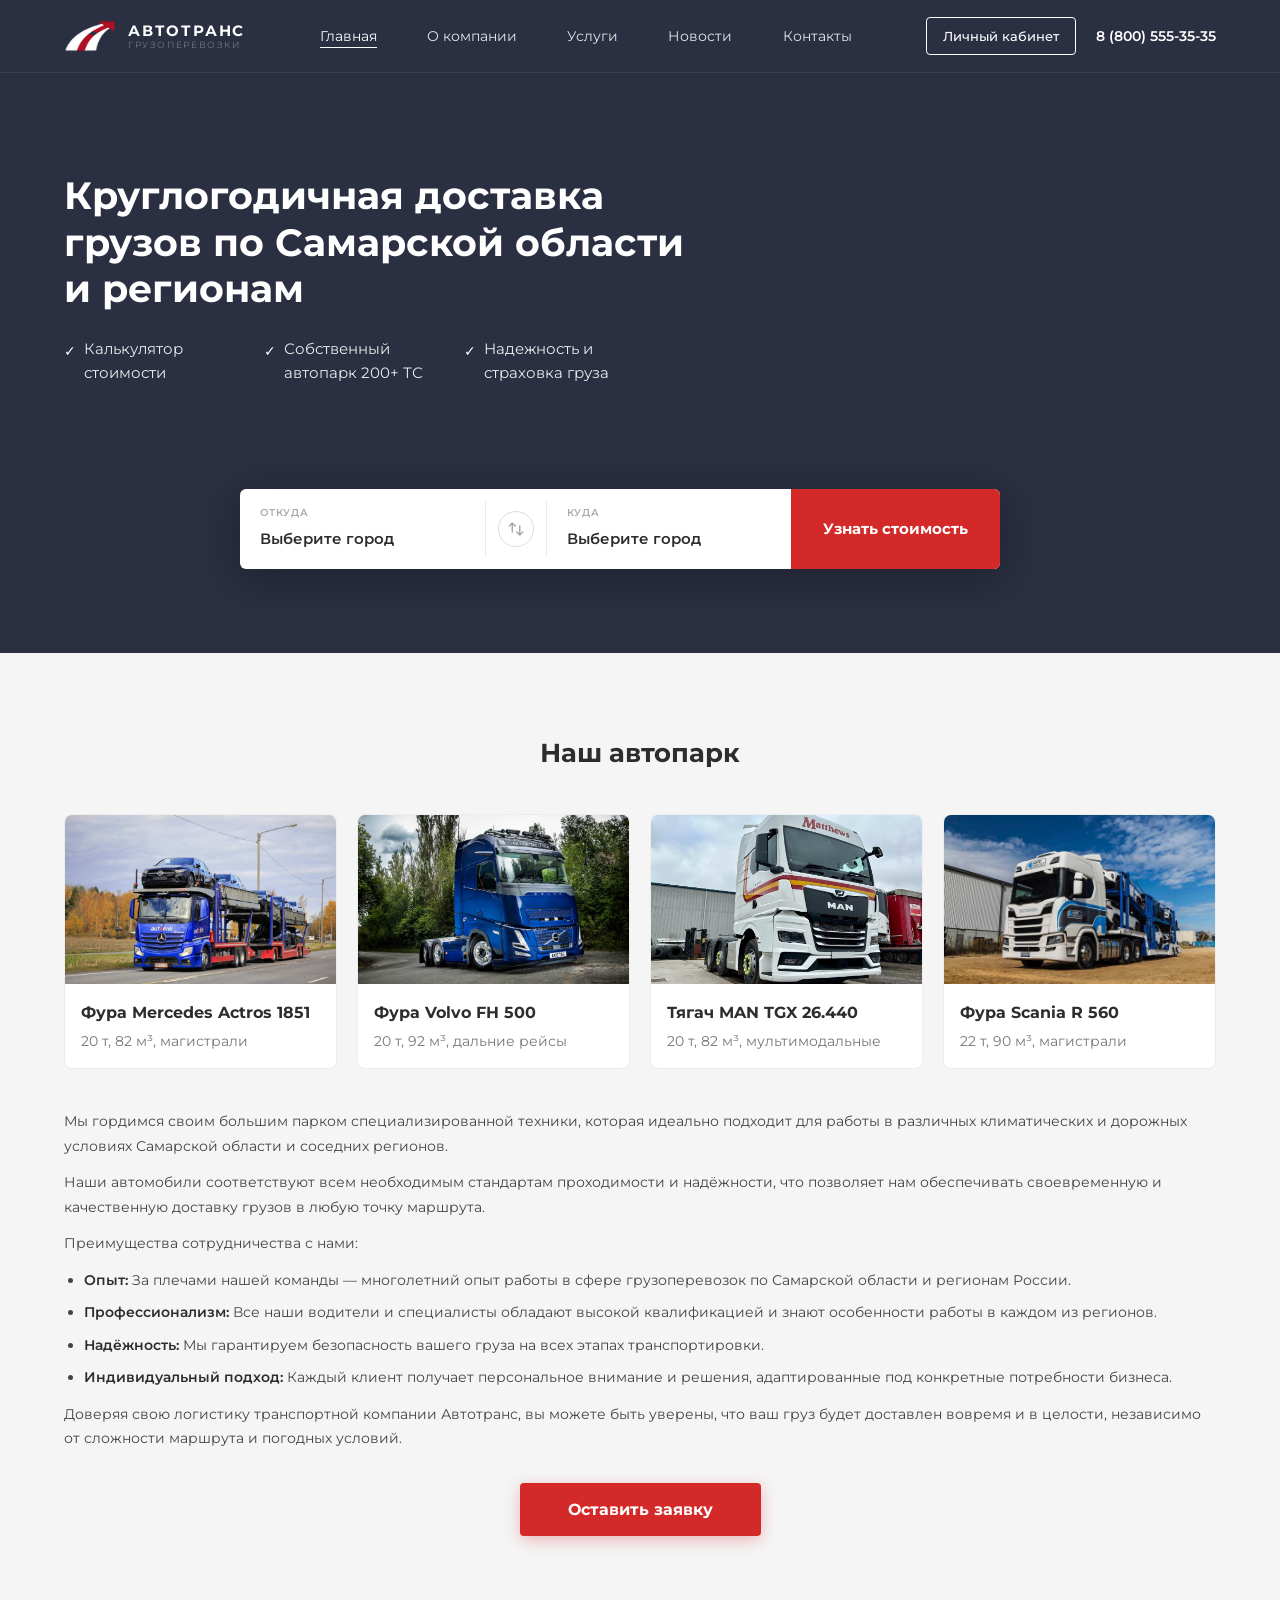
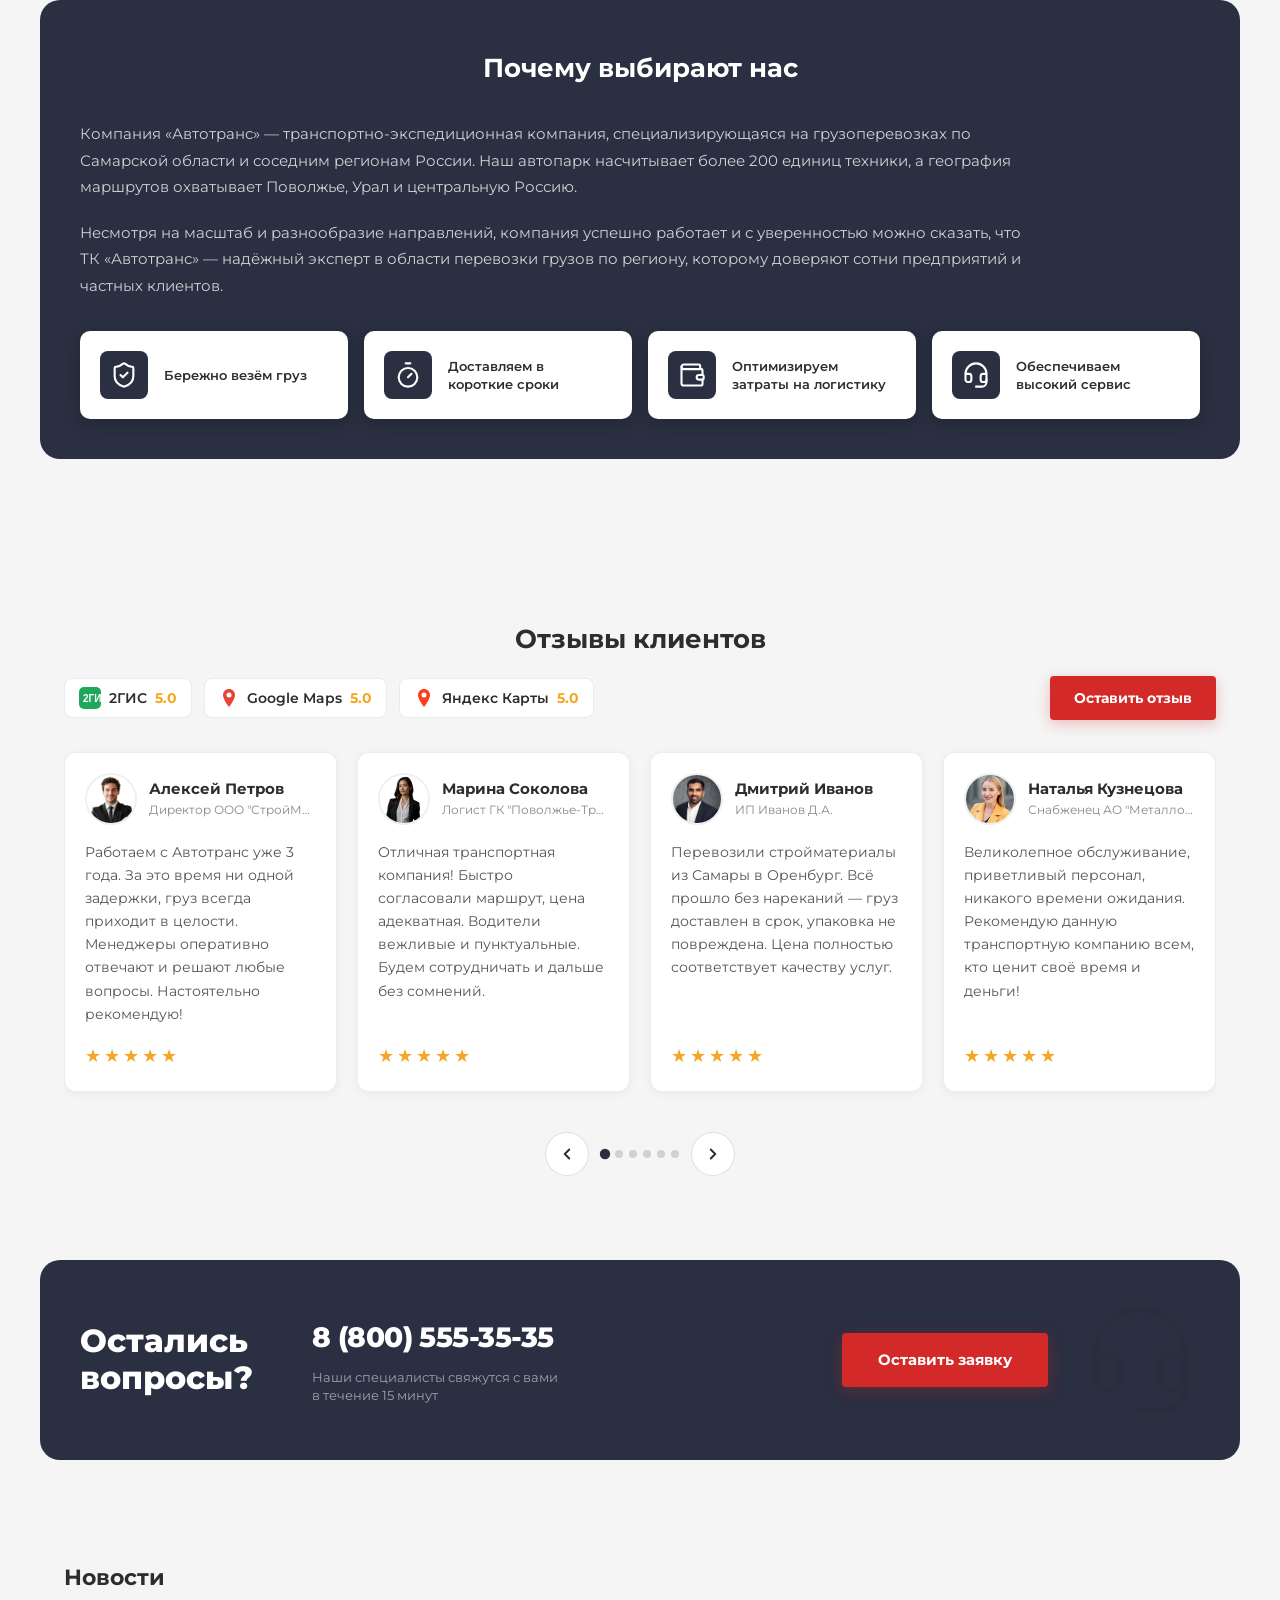
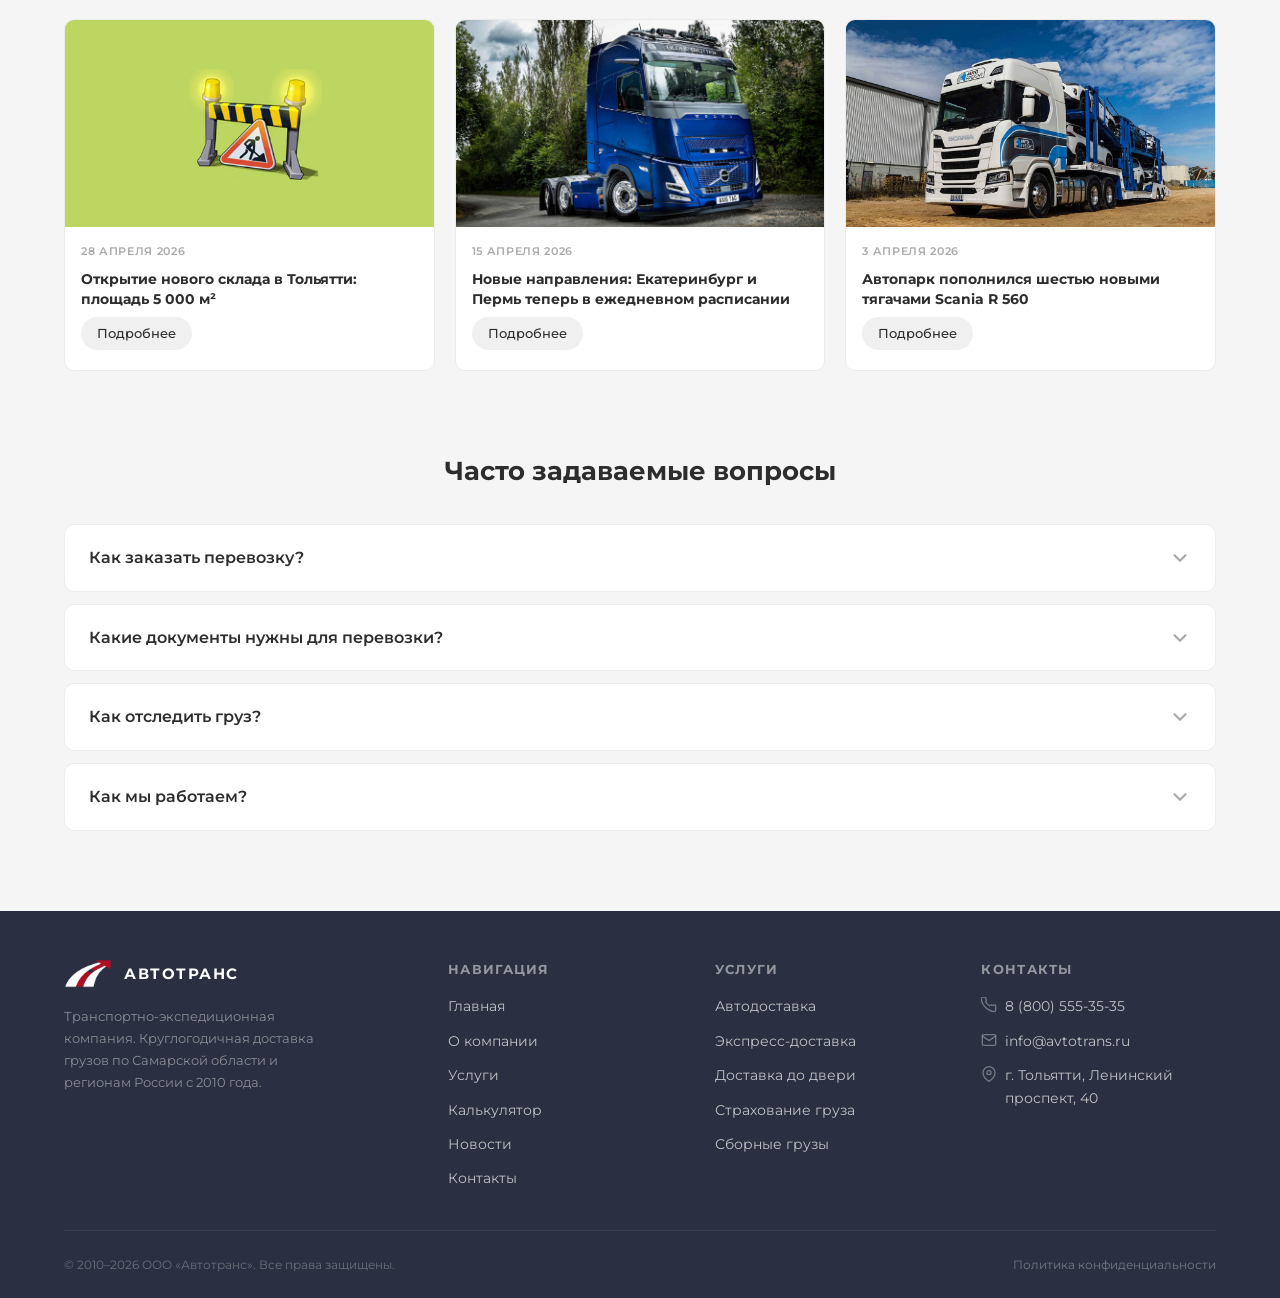
==== commit dd187e53: "Version assets to refresh slider styles" ====
--- a/index.html
+++ b/index.html
@@ -8,7 +8,7 @@
   <link rel="preconnect" href="https://fonts.googleapis.com">
   <link rel="preconnect" href="https://fonts.gstatic.com" crossorigin>
   <link href="https://fonts.googleapis.com/css2?family=Montserrat:wght@300;400;500;600;700;800&display=swap" rel="stylesheet">
-    <link rel="stylesheet" href="style.css">
+    <link rel="stylesheet" href="style.css?v=20261114-2">
   <link rel="icon" type="image/png" sizes="64x64" href="assets/logo/favicon-64.png">
   <link rel="apple-touch-icon" href="assets/logo/apple-touch-icon.png">
   <meta name="theme-color" content="#2A2F41">
@@ -799,7 +799,7 @@
   </div>
 
   
-    <script src="script.js" defer></script>
+    <script src="script.js?v=20261114-2" defer></script>
 
 </body>
 </html>
--- a/style.css
+++ b/style.css
@@ -878,8 +878,8 @@
 
     .reviews__slider {
       overflow: hidden;
-      margin: 0 calc(-1 * var(--space-6));
-      padding: var(--space-2) var(--space-6) var(--space-4);
+      margin: 0;
+      padding: var(--space-2) 0 var(--space-4);
     }
     .reviews__track {
       display: flex;
@@ -1069,7 +1069,7 @@
     }
     @media (max-width: 768px) {
       .reviews__container { padding: 0 var(--space-4); }
-      .reviews__slider { margin: 0 calc(-1 * var(--space-4)); padding: var(--space-2) var(--space-4) var(--space-4); }
+      .reviews__slider { margin: 0; padding: var(--space-2) 0 var(--space-4); }
       .cta-contact { padding: 20px; }
       .cta-contact__inner {
         flex-direction: column;
